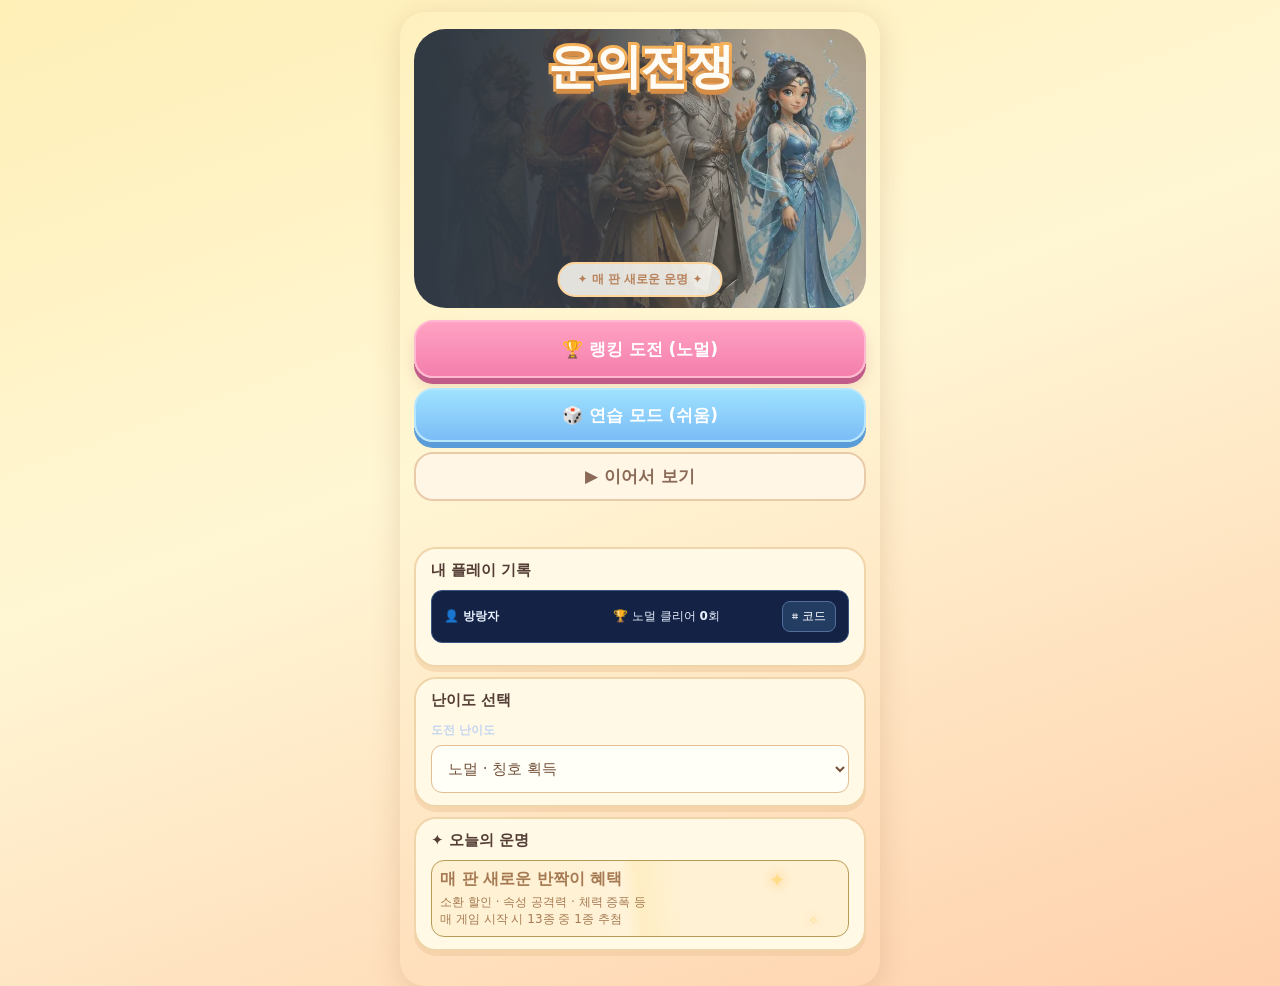
==== index.html @ f2e3084a "Enhance rarity portrait cards, fill mobile battlefield and show resonance race/tier details" ====
<!doctype html>
<html lang="ko"><head><meta charset="utf-8"><meta name="viewport" content="width=device-width,initial-scale=1,viewport-fit=cover"><meta name="theme-color" content="#090f22"><title>운의전쟁 v1.4 · 컴팩트 모바일</title>
<style>
:root{--bg:#080e20;--card:#131e36;--line:#304362;--text:#eef5ff;--muted:#a3b6d6;--gold:#ffd77c}
*{box-sizing:border-box}html{scroll-behavior:smooth}body{margin:0;color:var(--text);background:radial-gradient(ellipse at 45% -12%,#243e6b,#080e20 64%);font-family:system-ui,-apple-system,"Malgun Gothic",sans-serif;-webkit-tap-highlight-color:transparent}button,select{font:inherit}button{touch-action:manipulation}button:focus-visible,select:focus-visible{outline:3px solid #f5c46c;outline-offset:2px}
header{max-width:1280px;margin:auto;padding:22px 16px 15px;display:flex;align-items:center;justify-content:space-between;gap:12px;flex-wrap:wrap}h1{margin:0;font-size:clamp(22px,2.7vw,34px);letter-spacing:-1px}.subtitle{color:var(--muted);font-size:12px;margin-top:4px}.header-tags{display:flex;gap:6px;flex-wrap:wrap}.tag{border:1px solid #3e5a82;background:#111c31;color:#c8dfff;border-radius:99px;font-size:11px;padding:7px 10px}
.wrap{max-width:1280px;margin:auto;padding:0 16px 30px}.stats{display:grid;grid-template-columns:repeat(6,minmax(0,1fr));gap:8px;margin-bottom:10px}.stat,.panel,.arena{background:linear-gradient(155deg,#17223be8,#0d172be8);border:1px solid #304260;border-radius:15px}.stat{padding:10px 13px;min-width:0}.stat span{display:block;font-size:11px;color:#a5bad8}.stat strong{display:block;font-size:clamp(16px,2vw,24px);margin-top:2px;font-variant-numeric:tabular-nums;white-space:nowrap;overflow:hidden;text-overflow:ellipsis}
.layout{display:grid;grid-template-columns:minmax(0,720px) minmax(310px,1fr);gap:12px;align-items:start}.left{min-width:0}.arena{position:relative;overflow:hidden}.arena canvas{display:block;width:100%;height:auto;aspect-ratio:1/1;touch-action:manipulation;cursor:pointer}.arena-top{position:absolute;top:12px;left:12px;right:12px;z-index:2;display:flex;justify-content:space-between;gap:6px;pointer-events:none}.pill{padding:7px 10px;background:#071022da;border:1px solid #49628f;border-radius:100px;color:#e4eeff;font-size:11px;font-weight:700;white-space:nowrap}.countdown{color:#ffdf8a}.timer-track{background:#222e4c;border-radius:12px;height:8px;overflow:hidden;margin-top:9px}.timer-track>div{height:100%;width:100%;background:linear-gradient(90deg,#67cbff,#fde199);transition:width .1s linear}.underarena{margin-top:9px;padding:12px 14px;border-radius:12px;border:1px solid #304460;background:#101a2e;color:#b6c9e7;font-size:12px;line-height:1.7}
.sidebar{display:grid;gap:10px;min-width:0}.panel{padding:14px}.panel h2{margin:0 0 10px;font-size:16px}.muted{color:var(--muted);font-size:12px;line-height:1.6}select{display:block;width:100%;background:#0d172b;border:1px solid #4b658d;border-radius:10px;color:#f1f7ff;min-height:48px;padding:10px;font-size:15px}
.boon{position:relative;isolation:isolate;border:1px solid #b99b58;border-radius:13px;background:radial-gradient(ellipse at 14% 20%,#75512975,transparent 50%),linear-gradient(120deg,#2a2340,#131f36);padding:13px 14px;overflow:hidden;margin-top:10px}.boon:before{content:"";position:absolute;inset:-150% -50%;z-index:-1;background:linear-gradient(100deg,transparent 43%,#ffffff26 48%,#ffe9a75c 50%,transparent 55%);transform:rotate(-17deg);animation:shimmer 5s ease-in-out infinite}@keyframes shimmer{0%,42%{translate:-70% 0}78%,100%{translate:80% 0}}.boon-title{font-weight:900;color:#ffde93;font-size:16px}.boon-desc{margin-top:4px;font-size:12px;color:#e7d9b4}.twinkle{position:absolute;color:#ffdd88;text-shadow:0 0 12px #ffb85b;animation:blink 1.4s ease-in-out infinite alternate}.twinkle:nth-of-type(1){top:7px;right:15%;font-size:20px}.twinkle:nth-of-type(2){bottom:8px;right:7%;font-size:13px;animation-delay:.7s}.twinkle:nth-of-type(3){top:40%;left:5%;font-size:10px;animation-delay:.4s}@keyframes blink{from{opacity:.25;transform:scale(.6) rotate(0)}to{opacity:1;transform:scale(1.35) rotate(40deg)}}
.actions{display:grid;grid-template-columns:1fr 1fr;gap:8px}.btn{border:1px solid #506791;border-radius:11px;background:linear-gradient(130deg,#293a5f,#1d2944);color:#f5f8ff;font-weight:800;font-size:13px;min-height:49px;padding:8px 10px;cursor:pointer}.btn:active:not(:disabled){transform:scale(.98)}.btn:disabled{opacity:.38;cursor:not-allowed}.btn small{font-size:11px;font-weight:600;color:#d1dcf2}.btn.primary{background:linear-gradient(120deg,#386cf2,#7850dc);border-color:#839cfc}.btn.gold{background:linear-gradient(120deg,#8b571d,#ac7838);border-color:#e7b470}.btn.teal{background:linear-gradient(120deg,#146a79,#248ea5);border-color:#5ec5df}.btn.danger{background:#512d40;border-color:#986276}.wide{grid-column:span 2}.hint{font-size:11px;color:#8fa9d2;line-height:1.65;margin-top:9px}
.el-upgrades{display:grid;gap:7px}.el-upgrade{display:flex;align-items:center;justify-content:space-between;gap:7px;padding:8px 9px;border-radius:11px;background:#0d1729;border:1px solid #293d5e}.el-name{font-size:13px;font-weight:800}.el-level{color:#a8b9d4;font-size:11px;margin-top:2px}.el-upgrade button{min-width:128px;min-height:42px;font-size:12px}.selected{background:#0d182d;border:1px solid #344763;border-radius:11px;padding:11px;min-height:65px}.selected .entry{display:flex;align-items:center;gap:10px}.selected img{width:62px;height:62px;border-radius:12px;object-fit:cover;border:2px solid #6c88ac;box-shadow:inset 0 0 8px #fff5,0 4px 12px #0009}.sel-title{font-size:14px;font-weight:900}.sel-detail{color:#bacce5;font-size:12px;margin-top:5px;line-height:1.6}.sel-title small{display:block;font-weight:500;color:#afc2e7}.mini{display:grid;grid-template-columns:repeat(5,minmax(0,1fr));gap:4px;margin-top:10px}.mini img{display:block;width:100%;aspect-ratio:1/1;object-fit:cover;border-radius:8px;border:1px solid #45587c}.mini span{display:block;text-align:center;font-size:11px;color:#aebfda;margin-top:2px}.titlepill{padding:10px 11px;border:1px solid #4a5f7e;background:#0e182e;border-radius:10px;font-size:12px;line-height:1.6}.titlepill.unlocked{border-color:#d5b060;background:#2d2630;color:#ffdfa0}.log{min-height:70px;max-height:150px;overflow-y:auto;font-size:11px;color:#aebfda;line-height:1.65}.log div{border-bottom:1px solid #273a59;padding:4px 0}.divider{height:1px;background:#304462;margin:12px 0}.section-note{color:#97afd1;font-size:12px;line-height:1.6}
.overlay{position:absolute;inset:0;background:#060a19df;display:flex;align-items:center;justify-content:center;padding:15px;z-index:5}.modal{width:min(440px,100%);padding:24px 20px;border-radius:18px;background:linear-gradient(145deg,#1d2d50,#111b32);border:1px solid #6584b8;text-align:center;box-shadow:0 22px 60px #0009}.modal h2{margin:0 0 8px;font-size:24px}.modal p{color:#bacbec;font-size:13px;line-height:1.8}.modal .btn{min-width:170px}.hidden{display:none!important}
.mobilebar{display:none}@media(max-width:1050px){.layout{grid-template-columns:minmax(0,1fr) minmax(292px,370px)}}
@media(max-width:800px){header{padding:15px 12px 10px}.wrap{padding:0 8px 110px}.layout{display:flex;flex-direction:column}.left,.sidebar{width:100%}.arena{width:min(100%,660px);margin-inline:auto}.underarena{margin-top:7px}.stats{grid-template-columns:repeat(3,1fr);gap:5px}.stat{padding:8px 10px}.stat strong{font-size:17px}.sidebar{gap:8px}.panel{padding:12px}.el-upgrades{grid-template-columns:repeat(2,minmax(0,1fr))}.el-upgrade{flex-direction:column;align-items:stretch}.el-upgrade button{min-width:0}.mobilebar{display:grid;grid-template-columns:1fr 1fr 1fr 1fr;gap:6px;position:fixed;z-index:20;bottom:0;left:0;right:0;padding:8px max(8px,env(safe-area-inset-right)) calc(8px + env(safe-area-inset-bottom)) max(8px,env(safe-area-inset-left));background:#081229ed;border-top:1px solid #4f6790;backdrop-filter:blur(12px)}.mobilebar .btn{min-height:49px;padding:6px 3px;font-size:12px}.arena-top{top:7px;left:7px;right:7px}.pill{padding:5px 8px;font-size:10px}}
@media(max-width:390px){.header-tags .tag:last-child{display:none}.el-upgrade{padding:6px}.el-name{font-size:12px}.el-upgrade .btn{font-size:11px}.stat span{font-size:10px}.stat strong{font-size:15px}}
@media(prefers-reduced-motion:reduce){.twinkle,.boon:before{animation:none}}

.hidden{display:none!important}.topnav{max-width:1280px;margin:0 auto 14px;padding:0 16px;display:flex;gap:7px;align-items:center;flex-wrap:wrap}.navitem{border:1px solid #3b557b;border-radius:11px;background:#17243f;color:#c1d0ed;padding:10px 18px;min-height:42px;cursor:pointer;font-weight:800}.navitem.active{border-color:#94a5ff;background:linear-gradient(120deg,#284eaa,#263c78);color:white}.navspacer{flex:1}.loginNav{border-color:#b99e64;color:#ffe3a3}.screen.hidden{display:none!important}
.home-layout,.profile-layout{max-width:1280px;padding:0 16px 45px;margin:0 auto}.landing-hero{position:relative;min-height:410px;overflow:hidden;border-radius:22px;border:1px solid #48648f;background:#0d1b32;box-shadow:0 15px 48px #0004}.landing-cover{position:absolute;inset:0;background-position:right 48%;background-size:contain;background-repeat:no-repeat;opacity:.83}.landing-body{position:relative;z-index:1;padding:clamp(22px,5vw,60px);max-width:760px}.microbadge{font-size:11px;letter-spacing:1.7px;font-weight:900;color:#ffd988}.landing-body h2{font-size:clamp(30px,4.2vw,56px);margin:16px 0;color:#fff;line-height:1.2;letter-spacing:-1.6px;text-shadow:0 3px 18px #0009}.landing-body h2 em{color:#ffe09e;font-style:normal}.landing-body p{max-width:420px;line-height:1.8;color:#ccd9ef;font-size:15px}.landing-actions{display:flex;gap:9px;flex-wrap:wrap;margin:24px 0}.startbig{font-size:16px;min-height:58px;min-width:204px}.outlined{background:#0d1932e3;border-color:#4c638b}.landing-points{display:flex;flex-wrap:wrap;gap:8px}.landing-points span{background:#0b1835e8;border:1px solid #375579;padding:7px 9px;border-radius:9px;font-size:12px}
.landing-grid{display:grid;grid-template-columns:repeat(3,minmax(0,1fr));gap:12px;margin-top:14px}.portal-card{min-width:0;padding:20px;background:linear-gradient(140deg,#172640,#111a2f);border:1px solid #354d72;border-radius:16px}.portal-card h3{font-size:18px;margin:0 0 9px}.portal-card p{font-size:13px;line-height:1.8;color:#a9bddd}.portal-card label,.auth-card label{font-size:12px;font-weight:700;display:block;margin:12px 0 6px;color:#c5d6f1}.portal-card .btn{width:100%;margin-top:13px}.rewardhint{border-radius:9px;background:#162b43;border:1px solid #2d456a;padding:10px;color:#ffe09a;margin-top:12px;font-size:12px;line-height:1.7}.home-records{display:grid;gap:9px;margin-top:18px;color:#e7f1ff}.home-records span{border-bottom:1px solid #2b4262;padding-bottom:8px}.home-boon{margin-top:10px;min-height:108px}.portalfine{margin-top:13px!important}
.profile-head{display:flex;align-items:center;gap:20px;border:1px solid #435a80;padding:22px;border-radius:18px;background:linear-gradient(120deg,#1d2f52,#101a30);margin-bottom:14px}.profile-avatar{width:90px;height:90px;border-radius:50%;background:radial-gradient(circle at 30% 20%,#72c8f7,#27385d 65%);display:flex;align-items:center;justify-content:center;border:3px solid #e9ca89;font-size:44px}.profile-head h2{font-size:clamp(23px,3vw,36px);margin:5px 0}.profile-email{font-size:13px;color:#9fb3ce}.profile-grid{display:grid;grid-template-columns:1fr 1fr;gap:12px}.profile-edit{display:flex;gap:8px}.profile-edit .btn{width:96px;margin:0}.profile-edit input,.auth-card input{width:100%;min-width:0;padding:12px;border-radius:10px;background:#0e1a30;color:#fff;border:1px solid #60789d;font:inherit}.profile-stats{display:grid;grid-template-columns:repeat(2,1fr);gap:8px}.profile-stats div{background:#0d1c32;border:1px solid #304e6b;border-radius:10px;padding:11px}.profile-stats strong{font-size:20px;display:block}.profile-stats span{font-size:11px;color:#aac1de}.recent-runs{display:grid;gap:6px;color:#b6c9e9;font-size:12px}.recent-runs div{border-bottom:1px solid #30435e;padding:7px 0;display:flex;justify-content:space-between;gap:8px}
.auth-backdrop{position:fixed;inset:0;z-index:60;background:#040b1be8;display:grid;place-items:center;padding:18px}.auth-card{position:relative;border-radius:18px;background:linear-gradient(145deg,#1c3154,#111c33);border:1px solid #7892bd;padding:28px;width:min(430px,100%);box-shadow:0 28px 90px #000a}.auth-card h2{font-size:24px;margin:12px 0}.auth-card p{color:#b6cae6;line-height:1.7;font-size:13px}.auth-close{position:absolute;right:16px;top:12px;border:none;background:none;font-size:28px;color:#dbe6fa;cursor:pointer}.auth-send{display:block;width:100%;margin-top:12px}.auth-footnote{font-size:11px!important;color:#93a7c6!important}.speed-switch{display:grid;grid-template-columns:repeat(5,1fr);gap:4px;margin:10px 0}.speed-switch button{border-radius:9px;border:1px solid #3e5c82;background:#0b182d;color:#d5e6ff;padding:10px 2px;font-weight:900;min-height:40px;cursor:pointer}.speed-switch button.active{border-color:#ffd77c;background:linear-gradient(130deg,#8b581e,#c38b3a);color:#fff}.mobilebar:not(.hidden){display:none}
@media(max-width:800px){.landing-hero{min-height:360px}.landing-body{padding:26px}.landing-body h2{font-size:32px}.landing-cover{background-size:cover;background-position:right center;opacity:.55}.landing-grid{grid-template-columns:1fr}.profile-grid{grid-template-columns:1fr}.topnav{padding:0 9px}.navitem{flex:1;padding:9px 6px;min-width:65px;font-size:12px}.navspacer{display:none}.loginNav{flex:1.3}.mobilebar:not(.hidden){display:grid}.profile-head{padding:15px}.profile-avatar{width:70px;height:70px}.profile-layout,.home-layout{padding:0 9px 70px}.profile-edit input{font-size:14px}.speed-switch button{font-size:12px}}
@media(max-width:380px){.landing-actions{display:grid}.startbig{min-width:0}.navitem{font-size:11px}}

.sheet-target{padding:11px 12px;margin-bottom:11px;border-radius:12px;border:1px solid #49678d;background:#0e1d38;font-size:13px}.target-options{display:flex;gap:5px;margin:9px 0}.target-options button{flex:1;min-width:0;background:#192c49;color:#bbd0ed;border:1px solid #4c6489;border-radius:9px;padding:10px 3px;font-weight:800;font-size:12px}.target-options button.active{background:#365bc0;color:#fff;border-color:#8aaaff}.sheet-target p{margin:7px 0 0;color:#abbfdd;font-size:11px;line-height:1.5}
/* 1.0 MOBILE-FIRST: phone play is the primary layout */
body{background:#070d1d}
header,.topnav,.wrap,.home-layout,.profile-layout{max-width:520px;margin-inline:auto}
header{padding:12px 12px 8px}header h1{font-size:20px}.header-tags{display:none}
.topnav{gap:5px;padding:0 10px;margin-bottom:9px}.navitem{flex:1;min-width:0;font-size:12px;padding:9px 6px}.navspacer{display:none}
.wrap{padding:0 8px 104px}.stats{display:grid;grid-template-columns:repeat(3,minmax(0,1fr));gap:5px;margin-bottom:7px}
.stat{padding:8px;min-width:0;border-radius:11px}.stat strong{font-size:16px}.stat span{font-size:10px}
.layout{display:flex;flex-direction:column;gap:8px}.left,.sidebar{width:100%;min-width:0}.arena{width:100%;border-radius:13px}
.arena canvas{width:100%;height:auto;aspect-ratio:1/1}.arena-top{top:7px;left:6px;right:6px}.pill{font-size:10px;padding:5px 7px}
.sidebar{display:flex;flex-direction:column;gap:8px}.panel{padding:12px}.panel h2{font-size:15px}
.el-upgrades{display:grid;grid-template-columns:repeat(2,minmax(0,1fr));gap:6px}.el-upgrade{flex-direction:column;align-items:stretch;padding:7px}.el-upgrade button{min-width:0}
.mobilebar{display:grid;grid-template-columns:repeat(4,minmax(0,1fr));gap:5px;position:fixed;z-index:18;bottom:0;left:0;right:0;padding:7px max(8px,env(safe-area-inset-right)) calc(7px + env(safe-area-inset-bottom)) max(8px,env(safe-area-inset-left));background:#071126ef;backdrop-filter:blur(14px);border-top:1px solid #465d81}
.mobilebar.hidden{display:none!important}.mobilebar .btn{font-size:12px;min-height:52px;padding:5px 2px}
.landing-hero{min-height:330px;border-radius:15px}.landing-body{padding:24px 18px}.landing-body h2{font-size:32px}.landing-body p{font-size:13px}.landing-actions{margin:16px 0}.startbig{width:100%}
.landing-grid{display:grid;grid-template-columns:1fr;gap:8px}.portal-card{padding:15px}.home-layout,.profile-layout{padding:0 10px 95px}
.profile-grid{grid-template-columns:1fr}.profile-head{padding:16px;gap:11px}.profile-avatar{height:64px;width:64px;font-size:32px}
.unit-shade{position:fixed;inset:0;z-index:60;background:#050a18b0;display:flex;align-items:flex-end;justify-content:center;backdrop-filter:blur(3px)}
.unit-shade.hidden{display:none!important}.unit-sheet{background:linear-gradient(155deg,#1d2b49,#101c34);color:#f4f7ff;border:1px solid #617ca8;border-bottom:0;border-radius:22px 22px 0 0;width:min(520px,100%);padding:10px 16px calc(15px + env(safe-area-inset-bottom));box-shadow:0 -18px 65px #000a;max-height:88dvh;overflow:auto}
.sheet-handle{width:45px;height:5px;border-radius:5px;margin:0 auto 12px;background:#6a7fa8}.unit-sheet-head{display:flex;justify-content:space-between;align-items:center;font-weight:900;font-size:16px;margin-bottom:12px}.unit-sheet-head button{border:0;background:#263a5d;color:white;border-radius:10px;min-width:37px;height:37px;font-size:17px}
.sheet-hero{display:flex;gap:13px;align-items:center;margin-bottom:12px}.sheet-hero img{width:76px;height:76px;object-fit:cover;border-radius:14px;border:2px solid var(--rarity,#9daecc)}.sheet-hero h3{margin:0 0 5px;font-size:20px}.sheet-hero p{margin:0;color:#b7c8e4;font-size:12px;line-height:1.5}
.sheet-stat-grid{display:grid;grid-template-columns:repeat(2,minmax(0,1fr));gap:7px;margin-bottom:12px}.sheet-stat{background:#0a1429;border:1px solid #2e476d;border-radius:11px;padding:10px}.sheet-stat span{display:block;font-size:11px;color:#a0b5d5}.sheet-stat strong{font-size:17px;display:block;margin-top:3px}
.sheet-explain{background:#111f39;border:1px solid #385479;border-radius:12px;padding:12px;font-size:13px;line-height:1.7;color:#d9e8ff;margin-bottom:12px}.sheet-explain b{color:#ffe2a0}.sheet-actions{display:grid;grid-template-columns:1.4fr 1fr;gap:8px}.sheet-actions .btn{min-height:52px}
.detail-inline{border:0;padding:3px 0;margin:4px 0 0;background:transparent;color:#ffe39f;font-weight:800;font-size:12px;text-align:left;cursor:pointer}
@media(min-width:900px){body{background:radial-gradient(ellipse at top,#283859,#070d1d 64%)}.mobilebar{left:calc(50% - 260px);right:calc(50% - 260px);border-left:1px solid #465d81;border-right:1px solid #465d81}.wrap{padding-bottom:100px}}
@media(max-width:380px){.pill{font-size:9px;padding:5px}.landing-body h2{font-size:28px}.navitem{font-size:11px}}


/* v1.2 mobile-first, lightweight Malang-like menu and rarity hierarchy */
.mobile-quick-head{display:flex;align-items:center;justify-content:space-between;gap:8px;padding:9px 4px;margin-bottom:6px;color:#dceaff;font-weight:900;font-size:12px}
.mobile-menu-btn{min-height:37px;min-width:37px;border-radius:10px;background:#152541;color:#dfebff;border:1px solid #45628f;font-size:13px;font-weight:800;cursor:pointer;padding:7px 10px}
.menu-caption{overflow:hidden;white-space:nowrap;text-overflow:ellipsis;text-align:center}
.rarity-preview{margin-top:14px;background:#0a1529d9;border:1px solid #405a88;border-radius:12px;padding:11px 12px}
.rarity-preview>b{font-size:11px;color:#c0d6fa}.rarity-pills{display:flex;flex-wrap:wrap;gap:5px;margin-top:8px}
.rarity-pills>span{font-size:10px;font-weight:900;padding:5px 7px;border:1px solid var(--tier);color:var(--tier);border-radius:7px;background:#050e21c7}
.game-menu-overlay{position:fixed;inset:0;z-index:120;background:#020916d9;display:flex;align-items:center;justify-content:center;padding:18px;backdrop-filter:blur(7px)}
.game-menu-overlay.hidden{display:none!important}
.game-menu-card{width:min(360px,100%);background:linear-gradient(155deg,#1c2c4d,#0d182e);border:1px solid #6380b0;box-shadow:0 24px 70px #000b;border-radius:18px;padding:18px;display:grid;gap:11px}
.game-menu-top{display:flex;justify-content:space-between;align-items:center;font-size:18px;margin-bottom:4px}
.game-menu-top button{color:#e2ebff;background:#263b5e;border:1px solid #4e658a;border-radius:9px;min-width:35px;min-height:35px}
.odds-rows{display:grid;gap:6px}.odds-row{display:grid;grid-template-columns:18px 1fr auto;align-items:center;gap:9px;background:#081427;border:1px solid #30486b;padding:8px 10px;border-radius:9px;font-size:12px}.odds-dot{width:12px;height:12px;background:var(--tier);border-radius:50%;box-shadow:0 0 9px var(--tier)}.odds-row strong{color:var(--tier)}.odds-note{font-size:11px;color:#a8bcd8;line-height:1.6;margin:1px 0}
@media(max-width:800px){.layout{gap:8px}.mobile-quick-head{padding:4px 2px}.stats{gap:4px}.landing-actions{display:grid;grid-template-columns:1fr 1fr;gap:7px}.landing-actions #homeStart{grid-column:1 / -1}.landing-actions #homeResume{grid-column:1 / -1}}

/* v1.4: mobile-first, malang-style minimal battlefield */
body.focus-game{background:#081127;overflow-x:hidden}
body.focus-game>header,body.focus-game>.topnav{display:none!important}
body.focus-game #gameScreen .wrap{max-width:490px;margin:0 auto;padding:0 0 86px}
body.focus-game #gameScreen .layout{display:block}
body.focus-game #gameScreen .left{width:100%}
body.focus-game #gameScreen .sidebar,body.focus-game #gameScreen .underarena{display:none!important}
body.focus-game #gameScreen .mobile-quick-head{display:flex;align-items:center;justify-content:space-between;height:43px;padding:4px 9px;background:#111b33;border-bottom:1px solid #324768}
body.focus-game #gameScreen .stats{display:grid;grid-template-columns:repeat(3,1fr);gap:0;margin:0;background:#0a1327}
body.focus-game #gameScreen .stat{background:none;border:0;border-radius:0;padding:7px 3px;text-align:center;min-width:0}
body.focus-game #gameScreen .stat:nth-child(n+4){display:none}
body.focus-game #gameScreen .stat span{font-size:10px;line-height:1.1}
body.focus-game #gameScreen .stat strong{font-size:17px;margin-top:2px}
body.focus-game #gameScreen .arena{border-radius:0;border-left:0;border-right:0;box-shadow:0 0 30px #01040d inset}
body.focus-game #gameScreen #game{width:100%;height:auto;aspect-ratio:1/1}
body.focus-game #gameScreen .arena-top{top:5px;left:5px;right:5px}
body.focus-game #gameScreen .pill{font-size:9px;padding:4px 6px}
body.focus-game #gameScreen .timer-track{height:5px;margin:0;border-radius:0}
body.focus-game #mobileGamebar{display:grid!important;grid-template-columns:0.75fr 0.75fr 1.25fr 1fr;gap:5px;max-width:490px;margin:auto;left:50%;right:auto;transform:translateX(-50%);width:100%;padding:6px 7px calc(7px + env(safe-area-inset-bottom));background:#111b34f5;border-top:1px solid #40547b;box-shadow:0 -6px 18px #0007}
body.focus-game #mobileGamebar .btn{min-height:54px;font-size:13px;padding:4px 2px;border-radius:10px;white-space:nowrap}
body.focus-game #mobileGamebar #mSummon{font-size:15px}
body.focus-game #mobileGamebar #mSummon b{font-size:12px;color:#ffe1a0}
body.focus-game #mobileGamebar #mPause{display:none!important}
body.focus-game #mobileGamebar #quickSell:disabled{opacity:.4}
.compact-popup{position:fixed;inset:0;z-index:80;background:#020610d7;display:flex;align-items:flex-end;justify-content:center;padding:20px 0 0}
.compact-popup-inner{width:min(100%,490px);background:#14213a;border:1px solid #506994;border-radius:18px 18px 0 0;padding:16px 14px calc(16px + env(safe-area-inset-bottom));box-shadow:0 0 40px #000a;max-height:85dvh;overflow:auto}
.compact-popup-top{display:flex;justify-content:space-between;align-items:center;margin:0 0 10px}
.compact-popup-top button{background:#273e65;color:white;border:1px solid #56749d;border-radius:9px;min-width:40px;min-height:36px}
.compact-popup .panel{border:0;background:none;padding:0}
.compact-popup .panel h2{display:none}
.compact-popup .el-upgrades{display:grid;grid-template-columns:1fr;gap:6px}
.compact-popup .el-upgrade{display:flex;flex-direction:row;align-items:center;padding:8px}
.compact-popup .el-upgrade button{min-width:125px}
#codePortal textarea{display:block;width:100%;resize:vertical;background:#09162a;border:1px solid #476389;border-radius:10px;color:#e1edff;padding:12px;font-size:12px;line-height:1.5;word-break:break-all}
.code-actions{display:grid;grid-template-columns:1fr 1fr;gap:8px;margin-top:8px}
.compact-player{display:flex;align-items:center;gap:8px;flex-wrap:wrap;background:#142345;border:1px solid #395580;border-radius:11px;padding:10px 12px;margin:10px 0;color:#e9f1ff;font-size:12px}
.compact-player>span{flex:1;white-space:nowrap}
.compact-player button{border:1px solid #526d9a;background:#233d62;color:#fff;border-radius:8px;padding:6px 9px}
body:not(.focus-game) #mobileGamebar{display:none!important}
@media(min-width:801px){body.focus-game #gameScreen .wrap{max-width:490px!important}body.focus-game #gameScreen .layout{grid-template-columns:1fr}body.focus-game #gameScreen .stats{grid-template-columns:repeat(3,1fr)}body.focus-game #gameScreen .arena{min-height:0}body.focus-game #gameScreen .mobile-quick-head{display:flex}}
@media(max-width:460px){body:not(.focus-game)>header{padding:8px 12px 4px}body:not(.focus-game)>header .header-tags{display:none}body:not(.focus-game) .topnav{padding:0 8px;margin-bottom:6px}body:not(.focus-game) .navitem{padding:8px 10px;font-size:11px;min-height:34px}body:not(.focus-game) .landing-hero{min-height:290px}body:not(.focus-game) .landing-body{padding:16px}body:not(.focus-game) .landing-body h2{font-size:26px}body.focus-game #gameScreen .stat strong{font-size:15px}}

/* Center the battlefield between HUD and action dock on tall phones. */
@media(max-width:600px) and (min-height:680px){
 body.focus-game #gameScreen .wrap{min-height:calc(100dvh - 74px);display:flex;flex-direction:column}
 body.focus-game #gameScreen .layout{flex:1;display:flex;flex-direction:column;justify-content:center}
 body.focus-game #gameScreen .left{flex:0 0 auto}
}

/* 운의전쟁 1.4 — screenshot-inspired vertical play layout, independently styled */
:root{--bg:#fff4d3;--card:#fff9e9;--line:#e6cfac;--ink:#513b35;--soft:#886d64;--gold:#f5ac36;--accent:#ff88b5}
html,body{background:linear-gradient(160deg,#fff0b8 0%,#fff6d4 43%,#ffd0ad 100%);color:#513b35}
header{display:none!important}
.topnav{display:none!important}
body.focus-game .topnav,body.focus-game header{display:none!important}
.screen:not(.hidden){max-width:480px;margin:0 auto}
#homeScreen{padding:17px 14px 35px!important;min-height:100dvh;display:flex;flex-direction:column;gap:12px}
#homeScreen .landing-hero{border:0!important;background:transparent!important;box-shadow:none!important;display:flex;flex-direction:column;gap:0;overflow:visible}
#homeScreen .landing-cover{position:relative!important;display:block!important;min-height:190px;height:31vh;max-height:300px;width:100%;border-radius:32px;background-color:#ffe3a4;background-repeat:no-repeat;background-size:cover}
#homeScreen .landing-cover::before{content:'운의전쟁';position:absolute;inset:6px 0 auto;text-align:center;font-size:clamp(34px,10vw,48px);font-weight:1000;letter-spacing:-2px;color:#fff;paint-order:stroke fill;-webkit-text-stroke:6px #f4a444;text-shadow:0 5px 0 #ce792d,0 8px 7px #af6c4788;z-index:1}
#homeScreen .landing-cover::after{content:'✦ 매 판 새로운 운명 ✦';position:absolute;left:50%;transform:translateX(-50%);bottom:11px;white-space:nowrap;padding:7px 18px;border-radius:24px;background:#ffffffdb;border:2px solid #ffce93;color:#a96b45;font-weight:800;font-size:12px}
#homeScreen .landing-body{background:transparent!important;color:#513b35!important;padding:4px 0!important}
#homeScreen .landing-body > .microbadge,#homeScreen .landing-body>h2,#homeScreen .landing-body>p,#homeScreen .rarity-preview,#homeScreen .landing-points{display:none!important}
#homeScreen .landing-actions{display:flex!important;flex-direction:column;gap:10px;order:2;margin-top:8px}
#homeScreen .landing-actions .btn{height:54px;font-size:17px!important;border-radius:19px!important;color:white!important;box-shadow:0 6px 0 #c15c88,0 8px 13px #c98a884d}
#homeStart{background:linear-gradient(#ffa2c3,#f47fac)!important;border:2px solid #ffb9d0!important}
#homePractice{background:linear-gradient(#9ee2ff,#7cbcf6)!important;border:2px solid #b7e7ff!important;box-shadow:0 6px 0 #5a9cd7!important}
#homeResume{height:38px!important;color:#856b5d!important;background:#fff6e6!important;box-shadow:none!important;border:2px solid #e9cba9!important;font-size:13px!important}
#homeScreen .landing-grid{display:flex!important;flex-direction:column;gap:10px}
#homeScreen .portal-card{background:#fff9e6;border:2px solid #f0d4aa!important;color:#533d35!important;border-radius:22px!important;padding:12px 15px!important;box-shadow:0 5px 0 #e8be8e66!important}
#homeScreen .portal-card h3{margin:0 0 5px!important;font-size:15px}
#homeScreen .portal-card p,#homeScreen .rewardhint,#homeScreen .home-records,#homeScreen #homeProfile,#homeScreen .portalfine{display:none!important}
#homeScreen .portal-card:nth-child(1){order:1}
#homeScreen .portal-card:nth-child(2){order:0}
#homeScreen .portal-card:nth-child(3){order:2}
#homeScreen .compact-player{flex-wrap:wrap;gap:8px}
#homeScreen .boon{padding:8px!important;min-height:unset!important;background:#fff1d4!important}
#homeScreen select{background:#fffef7!important;border:1px solid #e4be95!important;color:#735139!important;border-radius:11px;padding:7px 12px}
#gameScreen{max-width:480px!important;min-height:100dvh;background:transparent;padding:3px 0 88px!important}
#gameScreen .wrap{width:100%!important;padding:0 9px!important;max-width:480px!important}
#gameScreen .mobile-quick-head{display:none!important}
#gameScreen .stats{display:grid!important;grid-template-columns:1.35fr 1fr 1fr!important;gap:6px!important;margin:4px 0 8px!important}
#gameScreen .stats .stat{display:flex!important;flex-direction:column;justify-content:center;min-height:48px!important;background:linear-gradient(165deg,#fffdfa,#fff1c0)!important;border:2px solid white!important;border-radius:19px!important;box-shadow:0 4px 0 #e1cba5!important;padding:7px!important;color:#674f3c!important}
#gameScreen .stats .stat:nth-child(2){display:none!important}
#gameScreen .stats .stat:nth-child(n+5){display:none!important}
#gameScreen .stats .stat:nth-child(4){display:none!important}
#gameScreen .stats .stat span{font-size:11px!important;color:#947b5c!important}
#gameScreen .stats .stat strong{font-size:18px!important;color:#604735!important}
#gameScreen .layout{display:flex!important;flex-direction:column!important;gap:0!important}
#gameScreen .left{width:100%!important;padding:0!important;min-width:0!important}
#gameScreen .arena{width:100%!important;min-height:0!important;background:#cfecc0!important;border:5px solid white!important;border-radius:27px!important;overflow:hidden!important;box-shadow:0 6px 0 #cba87b,0 10px 19px #b37e5463!important}
#gameScreen canvas{width:100%!important;height:auto!important;display:block!important;aspect-ratio:1 / 1!important}
#gameScreen .arena-top{position:absolute;top:8px;right:8px;left:auto!important;display:flex;flex-direction:row;gap:5px}
#gameScreen #phase{display:none!important}
#gameScreen .pill{font-size:10px!important;background:#fff4d9eb!important;border:1px solid #d6bf8e!important;color:#7b5e46!important;padding:4px 7px!important}
#gameScreen .timer-track{height:5px!important;border-radius:12px!important;margin:4px 4px 0!important;background:#e5c9a2!important}
#gameScreen .underarena{display:none!important}
#gameScreen .sidebar{display:none!important}
#gameScreen .mobile-power{margin:9px 0 5px}
#gameScreen .power-head{display:flex;align-items:center;justify-content:space-between;padding:0 4px 6px;color:#8e6558}
#gameScreen .power-head strong{font-size:13px}
#gameScreen .power-head small{font-size:10px}
#gameScreen .el-upgrades{display:flex!important;flex-direction:column!important;gap:5px!important}
#gameScreen .el-upgrade{display:flex!important;align-items:center;justify-content:space-between;min-height:41px!important;gap:6px;padding:4px 8px!important;border:2px solid var(--elem,#9cd6b1);border-color:#d2e4b6;background:#fffaf0!important;box-shadow:0 2px 0 #d3c5a7;border-radius:14px!important}
#gameScreen .el-upgrade:nth-child(2){border-color:#ffa57c!important}
#gameScreen .el-upgrade:nth-child(3){border-color:#b3a3fc!important}
#gameScreen .el-upgrade:nth-child(4){border-color:#f4d071!important}
#gameScreen .el-upgrade:nth-child(5){border-color:#9bd8b3!important}
#gameScreen .new-power-identity{display:flex;gap:5px;align-items:center;min-width:90px}
#gameScreen .power-icon{font-size:18px}
#gameScreen .new-power-identity b{font-size:13px;color:#715443}
#gameScreen .el-level{font-size:11px!important;color:#8a6a57!important;white-space:nowrap}
#gameScreen .little-stars{color:#dbc8a8;font-size:13px;letter-spacing:1px;flex:1;text-align:center}
#gameScreen .power-buy{border:1px solid #e9b54e!important;background:linear-gradient(180deg,#ffde62,#ffb83d)!important;color:#fff!important;text-shadow:0 1px 2px #a16b39;font-weight:900!important;border-radius:11px!important;min-width:76px;height:30px!important;box-shadow:0 3px 0 #db9f37!important;font-size:13px}
#gameScreen .power-buy:disabled{opacity:.48}
#gameScreen .compact-selected{display:block!important;background:#fff9e9;border:2px solid #f1dbb6;border-radius:17px;padding:7px 9px;margin:8px 0 4px;min-height:69px;box-shadow:0 3px 0 #dec19955}
#gameScreen .compact-choice-head{display:flex;align-items:center;justify-content:space-between;color:#8a6d50;font-size:11px;font-weight:900;margin-bottom:5px}
#gameScreen .compact-choice-head button{background:none;color:#ad7e76;border:0;font-size:11px;padding:2px 0}
#gameScreen #compactSelectedSummary{display:flex;gap:8px;align-items:center;min-height:36px}
#gameScreen #compactSelectedSummary img{height:42px;width:42px;object-fit:cover;border-radius:12px;border:2px solid #eed6ab}
#gameScreen .choice-body{display:flex;flex-direction:column;gap:2px;min-width:0}
#gameScreen .choice-body b{font-size:12px;white-space:nowrap;overflow:hidden;text-overflow:ellipsis;max-width:310px}
#gameScreen .choice-body small{font-size:10px;color:#8a6b60}
#gameScreen .compact-empty{font-size:12px;color:#a08c75}
#mobileGamebar{width:min(100%,480px)!important;left:50%!important;transform:translateX(-50%)!important;right:auto!important;bottom:env(safe-area-inset-bottom,0px)!important;background:#fff4d4eb!important;border:0!important;border-top:1px solid #f1d8b1!important;padding:8px 9px 10px!important;display:grid!important;grid-template-columns:58px 1fr 1.5fr!important;gap:8px!important;box-shadow:0 -8px 20px #a37e5833!important}
#mobileGamebar.hidden{display:none!important}
#mobileGamebar #quickSell{display:none!important}
#mobileGamebar #mSpeed{grid-column:1;background:linear-gradient(#a1deff,#6bbafb)!important;color:white!important;border:2px solid #d4f2ff!important;border-radius:15px!important;font-size:12px!important}
#mobileGamebar #mSummon{grid-column:2;background:linear-gradient(#ff9cc7,#f875a5)!important;color:white!important;border:2px solid #ffc5d6!important;border-radius:15px!important;box-shadow:0 3px 0 #db6193!important;font-size:16px!important}
#mobileGamebar #mMerge{grid-column:3;background:linear-gradient(#ffdb76,#f4ae42)!important;color:white!important;border:2px solid #ffe8b1!important;border-radius:15px!important;box-shadow:0 3px 0 #d6a044!important;font-size:14px!important}
#mobileGamebar .btn{min-height:45px!important;padding:6px 3px!important}
body.focus-game .screen{padding-bottom:85px}
body.focus-game{overflow-x:hidden!important}
@media(min-width:700px){#gameScreen{margin-top:12px!important;box-shadow:0 5px 28px #a06d4538;border-radius:25px}#homeScreen{margin-top:12px!important;box-shadow:0 5px 28px #a06d4538;border-radius:25px}}


/* Mobile layout completion: five compact rows and in-game menu */
body.focus-game #gameScreen .mobile-power,body.focus-game #gameScreen .compact-selected{width:100%!important;max-width:100%!important;flex:0 0 100%!important;align-self:stretch!important;grid-column:1/-1!important}
body.focus-game #gameScreen #compactElementUpgrades,body.focus-game #gameScreen #elementUpgrades{width:100%!important;max-width:100%!important;display:flex!important;flex-direction:column!important;gap:5px!important;grid-template-columns:none!important}
body.focus-game #gameScreen #elementUpgrades .el-upgrade{width:100%!important;max-width:100%!important;min-height:41px!important;height:41px!important;display:flex!important;flex-direction:row!important;align-items:center!important;justify-content:space-between!important;gap:6px!important;flex-wrap:nowrap!important;padding:4px 8px!important}
body.focus-game #gameScreen #elementUpgrades .power-buy{flex:0 0 74px!important;width:74px!important;min-width:0!important;min-height:29px!important;height:29px!important}
body.focus-game #gameScreen .new-power-identity{flex:0 0 auto!important;min-width:110px!important}
#gameScreen{position:relative!important}
#gameScreen .mobile-quick-head{position:absolute!important;display:flex!important;top:7px!important;right:9px!important;left:auto!important;z-index:12!important;height:45px!important;padding:0!important;margin:0!important;background:transparent!important;border:0!important;box-shadow:none!important}
#gameScreen .mobile-quick-head .menu-caption,#gameScreen #quickOdds{display:none!important}
#gameScreen #quickMenu{width:45px!important;height:45px!important;min-width:45px!important;border-radius:15px!important;background:linear-gradient(#8dd8ff,#65b8f0)!important;border:2px solid white!important;color:#fff!important;font-size:22px!important;box-shadow:0 3px 0 #64a2cc!important}
#gameScreen .stats{width:calc(100% - 49px)!important;grid-template-columns:1.35fr 1fr 1fr!important}
#gameScreen .stats .stat:nth-child(5){display:flex!important}
#homeScreen #homeResume{color:#8b6b58!important}
#homeScreen .boon-title,#homeScreen .boon-desc{color:#a57a52!important}
#homeScreen .landing-cover{background-position:center 43%!important;background-size:cover!important}

/* Responsive gameplay density and rarity differentiation */
#gameScreen .resonance-bar{margin:5px 7px 3px;padding:7px 10px;border:1px solid #dfbe8a;border-radius:12px;background:linear-gradient(110deg,#fff6d7,#fffaf1);color:#76503c;overflow:hidden}
#gameScreen #resonanceContent{display:flex;flex-direction:column;gap:3px}
#gameScreen .resonance-line{display:flex;flex-direction:column;gap:2px}
#gameScreen .resonance-line~.resonance-line{padding-top:5px;border-top:1px dashed #d4b28c}
#gameScreen .resonance-bar b{font-size:11px}
#gameScreen .resonance-bar small{font-size:10px;line-height:1.35;overflow-wrap:anywhere}
@media(max-width:800px){
body.focus-game #gameScreen .wrap{padding:0 3px 75px!important}
#gameScreen .stats{margin:2px 2px 5px!important;gap:4px!important}
#gameScreen .stats .stat{min-height:43px!important;padding:4px!important;border-radius:13px!important}
#gameScreen .arena{border-width:3px!important;border-radius:16px!important}
#gameScreen .mobile-power{margin:4px 5px 2px!important}
#gameScreen .power-head{padding:0 3px 3px!important}
body.focus-game #gameScreen #elementUpgrades{gap:3px!important}
body.focus-game #gameScreen #elementUpgrades .el-upgrade{height:35px!important;min-height:35px!important;padding:2px 6px!important;border-radius:10px!important}
#gameScreen .little-stars{font-size:10px!important;letter-spacing:0!important;flex:0 1 30px!important;overflow:hidden!important}
body.focus-game #gameScreen .new-power-identity{min-width:0!important;flex:1 1 110px!important;gap:3px!important;overflow:hidden!important}
#gameScreen .new-power-identity b{font-size:12px!important;white-space:nowrap!important}
#gameScreen .el-level{font-size:10px!important}
body.focus-game #gameScreen #elementUpgrades .power-buy{flex:0 0 52px!important;width:52px!important;height:26px!important;min-height:26px!important;font-size:11px!important}
#gameScreen .compact-selected{margin:4px 5px!important;padding:5px 8px!important;min-height:55px!important}
#gameScreen .compact-choice-head{margin-bottom:2px!important}
#gameScreen #compactSelectedSummary img{height:35px!important;width:35px!important}
#gameScreen .choice-body{max-width:calc(100vw - 75px)!important;overflow:hidden!important}
#gameScreen .choice-body b{font-size:11px!important;max-width:100%!important}
#gameScreen .choice-body small{font-size:9px!important;white-space:nowrap!important;overflow:hidden!important;text-overflow:ellipsis!important}
#gameScreen .resonance-bar{margin:4px 5px 2px;padding:5px 9px}
#gameScreen .resonance-bar b{font-size:10px}
#gameScreen .resonance-bar small{font-size:9px}
}</style><link rel="icon" href="./icon.svg" type="image/svg+xml"><link rel="manifest" href="./manifest.webmanifest"></head><body>
<header><div><h1>⚔️ 운의전쟁 <small style="font-size:15px;color:#90c6ff">v1.4</small></h1><div class="subtitle">5속성 개별 강화 · 처치당 1원 · 60초 자동 웨이브 · 이메일 링크 계정 · 모바일</div></div><div class="header-tags"><span class="tag">8등급</span><span class="tag">1~16 순차 배치</span><span class="tag">최대 4배속</span><span class="tag">모바일 대응</span></div></header>
<nav class="topnav" aria-label="화면 이동"><button type="button" class="navitem active" id="navHome">⌂ 메인</button><button type="button" class="navitem" id="navGame">⚔ 게임</button><button type="button" class="navitem" id="navProfile">◉ 프로필</button><span class="navspacer"></span><button type="button" class="navitem loginNav" id="navLogin">⌗ 코드 계정</button></nav>
<main id="homeScreen" class="screen home-layout"><section class="landing-hero"><div class="landing-cover" style="background-image:linear-gradient(90deg,#081429 4%,#081429d9 37%,#0814292b 80%),url('[data-uri]')"></div><div class="landing-body"><span class="microbadge">✦ FORTUNE WAR · SEASON 01</span><h2>나만의 5속성 군단으로<br><em>80웨이브를 돌파하라!</em></h2><p>매판 달라지는 운명과 8등급 영웅을 모아 80웨이브에 도전!</p><div class="landing-actions"><button class="btn primary startbig" id="homeStart">🏆 랭킹 도전 (노멀)</button><button class="btn outlined" id="homePractice">🎲 연습 모드 (쉬움)</button><button class="btn outlined" id="homeResume">▶ 이어서 보기</button></div><div class="rarity-preview" aria-label="8단계 희귀도"><b>등급 성장</b><div class="rarity-pills" id="rarityPills"></div></div><div class="landing-points"><span>🌊 물</span><span>🔥 불</span><span>❄️ 얼음</span><span>⚡ 번개</span><span>🍃 바람</span></div></div></section>
<section class="landing-grid"><article class="portal-card"><h3>난이도 선택</h3><p>노멀 난이도 80웨이브를 클리어하면 전용 칭호를 획득합니다.</p><label for="homeDifficulty">도전 난이도</label><select id="homeDifficulty"><option value="easy">쉬움 · 입문</option><option value="normal" selected>노멀 · 칭호 획득</option><option value="hard">어려움 · 정예</option><option value="nightmare">악몽 · 숙련</option></select><div class="rewardhint">🪙 기본 1마리 = 1원 · 5W 네임드 +30원 · 10W 보스 +60원</div></article><article class="portal-card"><h3>내 플레이 기록</h3><div class="compact-player"><span>👤 <b id="homeCompactNickname">방랑자</b></span><span>🏆 노멀 클리어 <b id="homeCompactClears">0</b>회</span><button type="button" id="homeCodeBtn">⌗ 코드</button></div><div id="homeRecords" class="home-records"><span>플레이 0회</span><span>최고 웨이브 0</span><span>누적 처치 0</span></div><button class="btn outlined" id="homeProfile">프로필 보기</button></article><article class="portal-card"><h3>✦ 오늘의 운명</h3><div class="boon home-boon"><div class="boon-title">매 판 새로운 반짝이 혜택</div><div class="boon-desc">소환 할인 · 속성 공격력 · 체력 증폭 등<br>매 게임 시작 시 13종 중 1종 추첨</div><span class="twinkle">✦</span><span class="twinkle">✧</span></div><p class="portalfine">계정에 로그인하면 닉네임과 기록을 기기 간에 유지할 수 있습니다.</p></article></section></main>
<main id="profileScreen" class="screen profile-layout hidden"><div class="profile-head"><div id="profileAvatar" class="profile-avatar">◉</div><div><p class="microbadge">PLAYER PROFILE</p><h2 id="profileName">방랑자</h2><div class="profile-email" id="profileEmail">이 기기에 저장 중</div></div></div><section class="profile-grid"><div class="portal-card"><h3>계정 정보</h3><label for="nickInput">닉네임 (계정별 자동 생성 · 변경 선택사항)</label><div class="profile-edit"><input id="nickInput" maxlength="16" placeholder="2~16자 닉네임" autocomplete="nickname"><button class="btn primary" id="nickSave">저장</button></div><p class="muted" id="profileModeNotice">이 기기의 로컬 프로필입니다.</p><button class="btn outlined" id="profileLogin">⌗ 코드 불러오기</button><button class="btn danger" id="signOut" style="display:none">로그아웃</button></div><div class="portal-card" id="codePortal"><h3>⌗ 코드로 내 기록 가져오기</h3><p class="muted">저장 코드를 복사해 다른 휴대폰에서 붙여넣으면 <b>닉네임·노멀 클리어 횟수·전투 기록</b>을 복원할 수 있습니다.</p><label for="profileCode">내 프로필 코드</label><textarea id="profileCode" rows="3" placeholder="내 기록 코드 생성 / 여기에 복원 코드 붙여넣기" spellcheck="false" autocapitalize="off"></textarea><div class="code-actions"><button class="btn primary" id="makeProfileCode">코드 생성·복사</button><button class="btn" id="importProfileCode">코드 적용</button></div><p id="codeMessage" class="muted" aria-live="polite">서버 계정 인증이 아닌 로컬 기록 백업입니다. 코드가 유출되면 누구나 내용을 복원하거나 조작할 수 있습니다.</p></div><div class="portal-card"><h3>전투 기록</h3><div class="profile-stats" id="profileStats"></div></div><div class="portal-card"><h3>보유 칭호</h3><div class="titlepill" id="profileTitle">🔒 노멀의 수호자</div><p class="muted">노멀 난이도에서 80웨이브 생존 시 획득합니다.</p></div><div class="portal-card"><h3>최근 전투</h3><div id="recentRuns" class="recent-runs">기록이 없습니다.</div></div></section></main>
<div id="gameScreen" class="screen hidden"><div class="wrap"><div class="mobile-quick-head"><button type="button" class="mobile-menu-btn" id="quickMenu" aria-label="게임 메뉴 열기">☰</button><span class="menu-caption">⚔ 운의전쟁 · 8등급</span><button type="button" class="mobile-menu-btn" id="quickOdds" aria-label="소환 확률표 열기">ℹ 확률표</button></div><div class="stats">
<div class="stat"><span>웨이브</span><strong id="wave">1 / 80</strong></div><div class="stat"><span>남은 시간</span><strong id="timerStat">60.0초</strong></div><div class="stat"><span>영압</span><strong id="gold">0</strong></div><div class="stat"><span>생명</span><strong id="life">20</strong></div><div class="stat"><span>처치</span><strong id="kills">0</strong></div><div class="stat"><span>남은 적</span><strong id="remaining">0</strong></div>
</div><div class="layout"><div class="left">
<section class="arena"><canvas id="game" width="720" height="720" aria-label="사각형 방어전 게임판. 4 곱하기 4의 칸을 터치해 영웅 소환 또는 선택"></canvas><div class="arena-top"><span class="pill" id="phase">● 시작 대기</span><span class="pill countdown" id="timerBadge">⏳ 60초</span><span class="pill" id="speedBadge">1배속</span></div>
<div class="overlay" id="overlay"><div class="modal"><h2 id="modalTitle">✨ 새로운 방어전</h2><p id="modalText">메인 화면에서 난이도를 선택하고 시작하세요.<br>각 웨이브는 60초 동안 자동 진행되고, 80웨이브를 완료하면 승리합니다.<br>같은 속성 영웅이 인접하면 공명이 발동합니다.</p><button class="btn primary" id="modalStart">다시 시작</button><button class="btn outlined" id="overlayHome" style="margin-left:8px">메인으로</button></div></div>
</section><div class="timer-track"><div id="timerBar"></div></div><section class="resonance-bar" aria-live="polite"><div id="resonanceContent">✨ 공명 대기 · 같은 속성 영웅 3명 인접 시 발동</div></section><div class="underarena">🎲 <b>소환</b>은 번호 1→16 순서로 배치 · 같은 캐릭터는 자동 겹치기 · 같은 등급 3명은 <b>합성</b> · 속성 강화는 모든 해당 속성 영웅에 적용<br>⏱️ 60초가 지나면 남은 적은 생명을 깎고 <b>자동으로 다음 웨이브</b>가 시작됩니다. 배속에 따라 시간도 빨리 흐릅니다.</div>
</div><section class="mobile-power" aria-label="속성별 강화">
<div class="power-head"><strong>✨ 속성 강화</strong><small>모든 동일 속성 영웅에 적용</small></div>
<div class="power-slots" id="compactElementUpgrades"></div>
</section><section class="compact-selected" aria-label="선택 영웅"><div class="compact-choice-head"><span>🎯 선택 캐릭터</span><button type="button" id="expandUnitInfo">자세히 보기 ⌄</button></div><div id="compactSelectedSummary">영웅을 터치하면 공격 방식과 수량이 표시됩니다.</div></section><aside class="sidebar">
<div class="panel"><h2>⚙️ 난이도 설정</h2><select id="difficultySelect" aria-label="게임 난이도 선택"><option value="easy">쉬움 — 입문 / 기본 보상</option><option value="normal" selected>노멀 — 80W 클리어 시 칭호 획득</option><option value="hard">어려움 — 적 체력 · 속도 증가</option><option value="nightmare">악몽 — 최상위 난이도</option></select><div class="muted" id="difficultyHint" style="margin-top:7px">노멀 80웨이브 클리어 시 '노멀의 수호자' 칭호 획득</div><div class="boon" id="boonCard" role="status"><div class="boon-title" id="boonName">✨ 운명의 축복 추첨 예정</div><div class="boon-desc" id="boonDesc">매판 다른 혜택 1개가 무작위로 부여됩니다.</div><span class="twinkle">✦</span><span class="twinkle">✧</span><span class="twinkle">✦</span></div></div>
<div class="panel"><h2>🎲 소환 · 합성 · 관리</h2><div class="actions"><button class="btn primary" id="summon">🎲 영웅 소환 <small id="summonCost"></small></button><button class="btn gold" id="merge">✨ 3명 합성</button><button class="btn" id="income">🛡 방어벽 강화 <small id="incomeCost"></small></button><button class="btn danger" id="sell">🪙 선택 영웅 판매</button><button class="btn teal" id="speed">⚡ 전투 배속</button><button class="btn" id="pause">⏸ 일시정지</button><button class="btn danger wide" id="restart">↻ 새 게임 / 혜택 다시 추첨</button></div><div class="speed-switch" id="speedSwitch" aria-label="전투 배속">
<button type="button" data-speed="1" class="active">1×</button><button type="button" data-speed="1.5">1.5×</button><button type="button" data-speed="2">2×</button><button type="button" data-speed="3">3×</button><button type="button" data-speed="4">4×</button></div><div class="hint">PC: S 소환 · M 합성 · 1/2/3/4/5 배속 · P 일시정지<br>모바일: 게임판 터치로 소환/선택 · 하단 고정 버튼</div></div>
<div class="panel"><h2>⚔️ 속성별 공격력 강화</h2><div class="section-note" style="margin-bottom:9px">8단계 희귀도(커먼→언커먼→레어→유니크→에픽→신화→태초→창조) · 각 속성 강화 최대 Lv.30</div><div class="el-upgrades" id="elementUpgrades"></div><div class="divider"></div><div class="muted">방어벽 강화 <b id="incomeLevel">Lv.0</b> · 최고 등급 <b id="bestTier">커먼</b></div></div>
<div class="panel"><h2>🧙 선택 캐릭터</h2><div id="selected" class="selected">영웅을 선택해 능력치를 확인하세요.</div><div class="mini" id="portraitGallery"></div></div>
<div class="panel"><h2>🏆 클리어 칭호</h2><div id="titleStatus" class="titlepill">🔒 노멀의 수호자 · 노멀 난이도 80W 완료 시 획득</div><p class="muted">게스트는 기기에, 이메일 로그인은 연결된 계정에 칭호가 저장됩니다.</p><div class="divider"></div><h2>📜 전투 기록</h2><div class="log" id="log"></div></div>
</aside></div></div></div>
<div class="mobilebar hidden" id="mobileGamebar"><button class="btn compact-sell" id="quickSell">🪙 판매</button><button class="btn teal" id="mSpeed">⏩ ×1</button><button class="btn primary" id="mSummon">🎲 뽑기 <b>10</b></button><button class="btn gold" id="mMerge">🔀 합성</button><button id="mPause" class="hidden">정지</button></div>
<div class="compact-popup hidden" id="upgradePopup" role="dialog" aria-modal="true" aria-label="속성 강화"><div class="compact-popup-inner"><div class="compact-popup-top"><b>⚔ 속성별 공격 강화</b><button id="closeUpgrade" aria-label="닫기">✕</button></div><div id="upgradeHost"></div></div></div><div id="unitSheet" class="unit-shade hidden" role="dialog" aria-modal="true" aria-label="영웅 상세 정보"><div class="unit-sheet">
<div class="sheet-handle"></div><div class="unit-sheet-head"><span>⚔️ 영웅 상세 정보</span><button id="closeUnitSheet" aria-label="닫기" type="button">✕</button></div>
<div id="unitSheetContent"></div>
<div class="sheet-actions"><button id="sheetUpgrade" class="btn primary" type="button">속성 공격 강화</button><button id="sheetSell" class="btn danger" type="button">영웅 판매</button></div>
</div></div>
<div id="gameMenu" class="game-menu-overlay hidden" role="dialog" aria-modal="true" aria-label="게임 메뉴"><div class="game-menu-card"><div class="game-menu-top"><b>☰ 게임 메뉴</b><button id="closeGameMenu" type="button" aria-label="메뉴 닫기">✕</button></div><button class="btn primary" id="menuContinue">▶ 게임 계속</button><button class="btn gold" id="menuUpgrades">⚔ 속성 강화</button><button class="btn" id="menuPause">⏯ 일시정지 / 재개</button><button class="btn" id="menuOdds">ℹ 8등급 소환 확률표</button><button class="btn outlined" id="menuProfile">◉ 내 프로필</button><button class="btn danger" id="menuHome">⌂ 홈으로 이동</button></div></div>
<div id="oddsModal" class="game-menu-overlay hidden" role="dialog" aria-modal="true" aria-label="영웅 뽑기 확률"><div class="game-menu-card"><div class="game-menu-top"><b>🎲 영웅 뽑기 확률</b><button id="closeOdds" type="button" aria-label="확률표 닫기">✕</button></div><div id="oddsRows" class="odds-rows"></div><p class="odds-note">표의 수치는 1웨이브 기준 기본 확률입니다. 후반 웨이브에는 등급 보정이 적용되어 실제 등장 확률이 달라집니다.</p><button class="btn primary" id="oddsBack">확인</button></div></div>
<div id="authModal" class="auth-backdrop hidden" role="dialog" aria-modal="true" aria-labelledby="authHeading"><div class="auth-card"><button id="authClose" class="auth-close" aria-label="닫기">×</button><span class="microbadge">MAGIC LINK SIGN IN</span><h2 id="authHeading">이메일 링크로 로그인</h2><p>이메일로 전송된 인증 링크를 누르면 계정이 연결됩니다. 닉네임은 자동 부여되며 이후에도 유지됩니다.</p><label for="emailInput">이메일 주소</label><input id="emailInput" type="email" autocomplete="email" placeholder="you@example.com"><button id="sendLink" class="btn primary auth-send">인증 링크 보내기</button><p id="authFeedback" role="status" class="muted"></p><p class="auth-footnote">로그인은 GitHub Pages 배포 및 Supabase 설정 후 활성화됩니다. 설정 전에도 게스트 플레이가 가능합니다.</p></div></div>
<script src="./auth-config.js"></script>
<script>
const heroImageData={"wind":"[data-uri]","fire":"[data-uri]","lightning":"[data-uri]","water":"[data-uri]","ice":"[data-uri]"};
(()=>{'use strict';
const $=id=>document.getElementById(id), cvs=$('game'),ctx=cvs.getContext('2d'),W=720,H=720;
const GRID=4,CELL=112,GAP=7,BW=GRID*CELL+(GRID-1)*GAP,BX=(W-BW)/2,BY=128;
const elements={
 water:{name:'물',icon:'🌊',color:'#2abbd6',damage:1.09,range:1.11,rate:1.0},
 fire:{name:'불',icon:'🔥',color:'#ff7659',damage:1.15,range:.91,rate:.98},
 ice:{name:'얼음',icon:'❄️',color:'#b0a1ff',damage:.92,range:1.06,rate:.91},
 lightning:{name:'번개',icon:'⚡',color:'#ffe46f',damage:1.03,range:1.05,rate:1.14},
 wind:{name:'바람',icon:'🍃',color:'#7ff5bb',damage:.91,range:1.11,rate:1.18}
};
const keys=['water','fire','ice','lightning','wind'];
const tierNames=['커먼','언커먼','레어','유니크','에픽','신화','태초','창조'];
const tierColors=['#bfc5d0','#54df83','#558dff','#b77eff','#ef58ff','#ff695e','#ffbe54','#73f7e5'];
const baseTierOdds=[43,28,15,8,4,1.5,.4,.1];
function buildRarityUI(){
 const summary=document.getElementById('rarityPills');if(summary)summary.innerHTML=tierNames.map((n,i)=>`<span style="--tier:${tierColors[i]}">${n}</span>`).join('');
 const odds=document.getElementById('oddsRows');if(odds)odds.innerHTML=tierNames.map((n,i)=>`<div class="odds-row" style="--tier:${tierColors[i]}"><i class="odds-dot"></i><strong>${n}</strong><b>${baseTierOdds[i]}%</b></div>`).join('');
}
function toggleQuickMenu(open){document.getElementById('gameMenu').classList.toggle('hidden',!open)}
function toggleOdds(open){document.getElementById('oddsModal').classList.toggle('hidden',!open)}

const stageNames=['견습','정예','에픽','신화','태초','창조'];
const stageIndex=t=>t<=1?0:t<=3?1:t===4?2:t===5?3:t===6?4:5;
const roles={
 water:[['잔물결 수련생','수류 도제'],['해류 검무사','수막 창병'],['심해 검제','해룡 수호자'],['월해 군주','심연 성녀'],['태해 초월자','성류 지배자'],['무한 해류왕','영원의 파도 여제']],
 fire:[['불씨 검사','홍염 도제'],['적화 창병','홍련 추적자'],['염왕 검호','불사조 술사'],['홍련 군주','태염 심판관'],['태화 초월자','성염 지배자'],['무한 화염왕','종말의 태양 군주']],
 ice:[['서리 견습생','빙꽃 도제'],['빙하 창병','설화 사수'],['빙백 기사','설원 무녀'],['설월 군주','빙궁 성녀'],['태빙 초월자','성설 지배자'],['무한 설한왕','영원의 서리 여제']],
 lightning:[['뇌광 수련생','섬전 견습생'],['낙뢰 창병','전광 포수'],['천뢰 검사','전광 무희'],['은뢰 군주','뢰신의 사도'],['태뢰 초월자','성전 지배자'],['무한 천뢰왕','영겁의 전광황']],
 wind:[['새순 수련생','풍엽 견습생'],['질풍 궁수','회오리 정찰자'],['폭풍 무희','창공 수호자'],['녹풍 군주','태풍 심판관'],['태풍 초월자','성풍 지배자'],['무한 폭풍왕','영원의 질풍 여제']]
};
const difficulties={easy:{label:'쉬움',hp:.64,speed:.83,count:.83,life:31},normal:{label:'노멀',hp:1,speed:1,count:1,life:26},hard:{label:'어려움',hp:1.43,speed:1.12,count:1.12,life:21},nightmare:{label:'악몽',hp:1.98,speed:1.21,count:1.25,life:18}};
const boonPool=[
 {id:'rich',name:'황금빛 행운',desc:'시작 영압 +35',icon:'💰'},
 {id:'power',name:'용사의 가호',desc:'모든 속성 공격력 +18%',icon:'⚔️'},
 {id:'speed',name:'질풍의 시간',desc:'모든 캐릭터 공격속도 +16%',icon:'🪽'},
 {id:'range',name:'천리안의 빛',desc:'모든 캐릭터 공격 범위 +16%',icon:'🔭'},
 {id:'bounty',name:'탐욕의 별',desc:'시작 영압 +20 (소환비 10 고정)',icon:'💎'},
 {id:'life',name:'생명의 성좌',desc:'시작 생명 +8',icon:'❤️'},
 {id:'luck',name:'별빛 소환',desc:'소환 시 높은 등급 등장 확률 증가',icon:'🌟'},
 {id:'resonance',name:'공명의 축복',desc:'동일 속성 인접 효과 공격력 추가 +12%',icon:'✨'},
 {id:'water',name:'대해의 축복',desc:'물 속성 공격력 +32%',icon:'🌊'},
 {id:'fire',name:'화신의 축복',desc:'불 속성 공격력 +32%',icon:'🔥'},
 {id:'ice',name:'설령의 축복',desc:'얼음 속성 공격력 +32%',icon:'❄️'},
 {id:'lightning',name:'뇌신의 축복',desc:'번개 속성 공격력 +32%',icon:'⚡'},
 {id:'wind',name:'풍령의 축복',desc:'바람 속성 공격력 +32%',icon:'🍃'}
];
const heroImages={};for(const key of Object.keys(heroImageData)){const img=new Image();img.src=heroImageData[key];heroImages[key]=img;}

const track=[{x:641,y:77},{x:641,y:637},{x:72,y:637},{x:72,y:94},{x:641,y:94},{x:705,y:94}];
let state,prevTime=0,nextUnitId=1,notices=[],idleStars=[];
const rand=n=>Math.floor(Math.random()*n), clamp=(n,a,b)=>Math.min(b,Math.max(a,n)), dist=(a,b)=>Math.hypot(a.x-b.x,a.y-b.y);
function safeRead(){if(typeof loggedIn!=='undefined'&&loggedIn&&typeof player!=='undefined')return {normal:(player.titles||[]).includes('노멀의 수호자')};try{return JSON.parse(localStorage.getItem('bleach_defense_v08_titles')||'{}')}catch{return {}}}
function safeWrite(a){if(typeof loggedIn!=='undefined'&&loggedIn)return;try{localStorage.setItem('bleach_defense_v08_titles',JSON.stringify(a))}catch{}}
function log(msg){const div=document.createElement('div');div.textContent=msg;$('log').prepend(div);while($('log').children.length>32)$('log').lastChild.remove()}
function toast(s){notices.push({text:s,time:2.7})}
function slotNumber(c,r){return r*GRID+c+1}
function pos(u){return{x:BX+u.c*(CELL+GAP)+CELL/2,y:BY+u.r*(CELL+GAP)+CELL/2}}
function freeCells(){const occupied=new Set(state.units.map(u=>slotNumber(u.c,u.r)));return Array.from({length:GRID*GRID},(_,i)=>({c:i%GRID,r:Math.floor(i/GRID)})).filter(v=>!occupied.has(slotNumber(v.c,v.r)))}
function getSelected(){return state.units.find(u=>u.id===state.selected)}
const attackDescriptions={
water:{name:'물결 확산형',mode:'단일 공격 + 조건부 파동 확산',detail:'기본 공격을 중심으로 공격합니다. 같은 물 속성 영웅 3명 이상 인접 공명 시 주변 적에게 파동 피해가 추가됩니다.',effect:'물 3명 이상 공명 시 주변 적 파동 피해',target:'우선 타격 대상 선택 가능'},
fire:{name:'화상 지속형',mode:'단일 타격 + 화상',detail:'기본 공격 시 일정 확률로 불꽃이 붙어 지속 피해를 입힙니다. 강한 네임드나 보스에게 누적 피해를 주기 좋습니다.',effect:'일정 확률로 화상 지속 피해',target:'우선 타격 대상 선택 가능'},
ice:{name:'빙결 제어형',mode:'단일 타격 + 둔화/빙결',detail:'일정 확률로 적을 얼려 이동을 억제합니다. 물 속성과 달리 직접 광역 피해보다 방어 시간 확보에 집중합니다.',effect:'일정 확률로 빙결과 이동속도 감소',target:'우선 타격 대상 선택 가능'},
lightning:{name:'연쇄 번개형',mode:'조건부 연쇄 타격',detail:'기본 타격 후 같은 번개 속성 영웅 3명 이상 인접 공명 시 주변 적에게 전류가 튀어 연쇄 피해를 줍니다.',effect:'번개 3명 이상 공명 시 연쇄 타격',target:'우선 타격 대상 선택 가능'},
wind:{name:'고속 연사형',mode:'빠른 단일 타격 + 추가 사격',detail:'공격 간격이 짧고 추가 타격을 노립니다. 보스 및 체력이 낮은 몬스터를 빠르게 처리하는 데 유리합니다.',effect:'빠른 공격과 확률적 추가 사격',target:'우선 타격 대상 선택 가능'}
};
function closeUnitInfo(){document.getElementById('unitSheet').classList.add('hidden')}
function showUnitInfo(){const u=getSelected();if(!u)return;const e=elements[u.element],desc=attackDescriptions[u.element];const buff=state.elementLv[u.element];const dmg=Math.round(damageOf(u));const rate=rateOf(u);const range=Math.round(rangeOf(u));const tier=tierNames[u.tier];const cost=elementCost(u.element);document.getElementById('unitSheetContent').innerHTML=`
<div class="sheet-hero" style="--rarity:${tierColors[u.tier]}"><img alt="${e.name} 영웅" src="${heroImageData[u.element]||heroImageData.water}"><div><h3 style="color:${tierColors[u.tier]}">${e.icon} ${u.name}</h3><p>${tier} · ${stageNames[stageIndex(u.tier)]} · ${slotNumber(u.c,u.r)}번 칸<br>${e.name} 속성 · ${raceLabels[u.element]} · ${desc.name}</p></div></div>
<div class="sheet-stat-grid"><div class="sheet-stat"><span>⚔ 공격력 / 1타</span><strong>${dmg.toLocaleString()}</strong></div><div class="sheet-stat"><span>⏱ 공격 간격</span><strong>${rate.toFixed(2)}초</strong></div><div class="sheet-stat"><span>🎯 공격 범위</span><strong>${range}</strong></div><div class="sheet-stat"><span>💥 초당 공격력 (예상)</span><strong>${Math.round(dmg/rate).toLocaleString()}</strong></div><div class="sheet-stat"><span>✨ 공명 인원</span><strong>${u.cluster}명</strong></div><div class="sheet-stat"><span>⬆ 속성 강화</span><strong>Lv.${buff}/30</strong></div></div>
<div class="sheet-target"><b>🎯 공격 대상 우선순위</b><div class="target-options"><button type="button" data-target="front" class="${(u.targetMode||'front')==='front'?'active':''}">선두 적</button><button type="button" data-target="near" class="${u.targetMode==='near'?'active':''}">가까운 적</button><button type="button" data-target="strong" class="${u.targetMode==='strong'?'active':''}">체력 높은 적</button></div><p>공격 범위 안에서 누구를 먼저 때릴지 선택합니다. 기본값은 선두 적입니다.</p></div>
<div class="sheet-explain"><b>공격 방식 · ${desc.mode}</b><br>${desc.detail}<br><br><b>공격 대상</b> · ${desc.target}<br><b>속성 추가 효과</b> · ${desc.effect}<br><b>연계 강화</b> · ${e.name} 속성 공격력 Lv.${buff} / 다음 강화 ${cost}원<br><b>배치 시너지</b> · 같은 속성이 인접할수록 공명 인원이 늘어나 공격력이 강화됩니다.</div>`;
const up=document.getElementById('sheetUpgrade');up.textContent=`${e.icon} ${e.name} 강화 · ${cost}원`;up.disabled=state.mode!=='wave'||state.paused||buff>=30||state.coins<cost;
document.getElementById('sheetSell').disabled=state.mode!=='wave'||state.paused;
document.querySelectorAll('#unitSheet [data-target]').forEach(btn=>btn.onclick=()=>{u.targetMode=btn.dataset.target;showUnitInfo();sync()});document.getElementById('unitSheet').classList.remove('hidden')}
window.showUnitInfo=showUnitInfo;

function summonCost(){return 10}
function incomeCost(){return Math.round(14+state.incomeLv*9+state.incomeLv*state.incomeLv*1.4)}
function elementCost(k){const n=state.elementLv[k];return Math.round(8+2.3*n+.48*n*n)}
function tierPower(t){return Math.round(21*Math.pow(2.15,t))}
function setDifficultyText(){const names={easy:'쉬움 · 생명과 영압 수급에 여유가 있습니다.',normal:'노멀 · 80웨이브 클리어 시 ‘노멀의 수호자’ 칭호 획득',hard:'어려움 · 몬스터가 더 강하고 빠릅니다.',nightmare:'악몽 · 몬스터가 매우 강하고 빠릅니다.'};$('difficultyHint').textContent=names[state.difficulty];}
function drawTitleStatus(){let unlocked=state.titles.normal;$('titleStatus').classList.toggle('unlocked',!!unlocked);$('titleStatus').textContent=unlocked?'🏆 노멀의 수호자 · 획득 완료':'🔒 노멀의 수호자 · 노멀 80웨이브 클리어 시 획득'}
function chooseBoon(){return boonPool[rand(boonPool.length)]}
function applyBoon(){if(state.boon.id==='rich')state.coins+=35;if(state.boon.id==='life')state.life+=8;if(state.boon.id==='bounty')state.coins+=20;
$('boonName').textContent='✨ '+state.boon.icon+' '+state.boon.name;$('boonDesc').textContent=state.boon.desc;}
function updateCompactChoice(u){const box=$('compactSelectedSummary');if(!box)return;if(!u){box.innerHTML='<span class="compact-empty">영웅을 터치하면 정보가 나와요.</span>';return}const e=elements[u.element],d=attackDescriptions[u.element];box.innerHTML=`<img alt="" src="${heroImageData[u.element]||heroImageData.water}"><div class="choice-body"><b style="color:${tierColors[u.tier]}">${e.icon} ${u.name} · ${tierNames[u.tier]} ×${u.count||1}</b><small>${raceLabels[u.element]} · ${u.cluster>=3?`공명 ${u.cluster}명`:"공명 대기"} · ⚔ ${Math.round(damageOf(u)).toLocaleString()} · 🎯 ${Math.round(rangeOf(u))} · ⏱ ${rateOf(u).toFixed(2)}초</small><small>${d.name} · ${d.mode}</small></div>`}
function initCompactLayout(){const target=$('compactElementUpgrades'),up=$('elementUpgrades');if(target&&up)target.appendChild(up);const b=$('expandUnitInfo');if(b)b.addEventListener('click',()=>{if(getSelected())showUnitInfo();else toast('먼저 캐릭터를 선택하세요')});}
function reset(){const difficulty=$('difficultySelect').value,def=difficulties[difficulty];state={mode:'intro',difficulty,wave:1,time:0,seconds:60,speed:1,paused:false,coins:96,life:def.life,units:[],enemies:[],fx:[],shots:[],floaters:[],kills:0,summons:0,spawned:0,spawnTarget:0,spawnClock:0,selected:null,elementLv:{water:0,fire:0,ice:0,lightning:0,wind:0},incomeLv:0,bestTier:0,leaks:0,boon:chooseBoon(),titles:safeRead(),shake:0,uiAccum:0};nextUnitId=1;notices=[];applyBoon();setDifficultyText();drawTitleStatus();log('새 게임 준비 완료 · '+def.label+' 난이도');log('이번 판 혜택: '+state.boon.name);sync();}
function rollTier(){const weights=baseTierOdds;const sum=weights.reduce((a,b)=>a+b,0);let x=Math.random()*sum,index=0;for(let i=0;i<weights.length;i++){if((x-=weights[i])<=0){index=i;break}}const shift=Math.min(4,Math.floor((state.wave-1)/16));const luck=state.boon.id==='luck'&&Math.random()<.38?1:0;return Math.min(tierNames.length-1,shift+index+luck)}
function createUnit(c,r,tier,key){const element=key||keys[rand(5)],roleset=roles[element][stageIndex(tier)];return{id:nextUnitId++,c,r,tier,element,name:roleset[0],count:1,paid:10,cool:Math.random()*.2,flash:0,cluster:1,charge:0,attackCount:0,targetMode:'front'}}
function addOrStack(unit){const existing=state.units.find(v=>v.tier===unit.tier&&v.element===unit.element&&v.name===unit.name);if(existing){existing.count=(existing.count||1)+(unit.count||1);existing.paid=(existing.paid||10)+(unit.paid||10);state.selected=existing.id;const p=pos(existing);burst(p.x,p.y,tierColors[unit.tier],10,46);toast('✨ '+existing.name+' 중복 합체 ×'+existing.count);return existing}state.units.push(unit);state.selected=unit.id;return unit}
function summonAt(c,r){if(state.mode!=='wave'||state.paused)return;const cost=summonCost();if(state.coins<cost){toast('영압이 부족합니다');return}state.coins-=cost;state.summons++;const u=createUnit(c,r,rollTier());u.paid=cost;const target=addOrStack(u);state.bestTier=Math.max(state.bestTier,u.tier);recalcClusters();burst(pos(target).x,pos(target).y,elements[target.element].color,12,45);if(u.tier>=6)toast('🌟 '+tierNames[u.tier]+' 영웅 등장!');log(`🎲 ${tierNames[u.tier]} ${elements[u.element].name} ${u.name} ×${target.count} (#${slotNumber(target.c,target.r)})`);sync()}
function summon(){if(state.mode!=='wave'||state.paused)return;const free=freeCells();if(!free.length){ // allow an existing matching stack when the field is full
 const options=state.units.filter(u=>u.tier<tierNames.length);if(!options.length)return toast('진영이 가득 찼습니다');
 // a full board should never charge for an unknown random roll that could not be placed
 toast('16칸이 가득 찼어요. 합성 또는 판매로 칸을 확보하세요');return}
 summonAt(free[0].c,free[0].r)}
function canMerge(){const counts=Array(tierNames.length).fill(0);for(const u of state.units)counts[u.tier]+=(u.count||1);return counts.some((n,i)=>i<tierNames.length-1&&n>=3)}
function merge(){if(state.mode!=='wave'||state.paused)return;const levels=Array(tierNames.length).fill(0);for(const u of state.units)levels[u.tier]+=(u.count||1);const tier=levels.findLastIndex((n,i)=>i<tierNames.length-1&&n>=3);if(tier<0)return toast('같은 등급 영웅 3명이 필요해요');
 const candidates=state.units.filter(u=>u.tier===tier).sort((a,b)=>(a.count||1)-(b.count||1));if(!freeCells().length&&(candidates[0]?.count||1)>3&&!state.units.some(u=>u.tier===tier+1)){toast('합성 결과를 놓을 빈 칸이 필요해요');return}let remaining=3,spent=0,anchor=null;const eleCounts={};for(const u of candidates){if(remaining<=0)break;const take=Math.min(remaining,u.count||1);remaining-=take;spent+=Math.round((u.paid||10)*take/(u.count||1));eleCounts[u.element]=(eleCounts[u.element]||0)+take;u.count-=take;u.paid=Math.max(0,(u.paid||10)-Math.round((u.paid||10)*take/(u.count+take)));if(u.count===0&&anchor===null)anchor={c:u.c,r:u.r};}
 state.units=state.units.filter(u=>u.count>0);const key=Object.keys(eleCounts).sort((a,b)=>eleCounts[b]-eleCounts[a])[0];const slot=anchor||freeCells()[0];if(!slot){toast('합성용 칸이 없습니다');return}const nu=createUnit(slot.c,slot.r,tier+1,key);nu.paid=Math.max(10,spent);const actual=addOrStack(nu);state.bestTier=Math.max(state.bestTier,nu.tier);recalcClusters();burst(pos(actual).x,pos(actual).y,tierColors[nu.tier],24,85);log('✨ '+tierNames[tier]+' 영웅 3명 → '+tierNames[tier+1]+' 합성!');sync()}
function sell(){if(state.mode!=='wave'||state.paused)return;const u=getSelected();if(!u)return toast('판매할 영웅을 선택하세요');const n=u.count||1,share=(u.paid||10)/n,refund=Math.floor(share*.35);state.coins+=refund;u.paid=Math.max(0,(u.paid||10)-share);u.count=n-1;if(u.count<=0){state.units=state.units.filter(v=>v!==u);state.selected=null}recalcClusters();log(`🪙 ${u.name} 1명 판매 +${refund}`);sync()}
function upgradeElement(k){if(state.mode!=='wave'||state.paused)return;const lv=state.elementLv[k],cost=elementCost(k);if(lv>=30)return toast('최대 강화 레벨입니다');if(state.coins<cost)return toast('강화 영압이 부족합니다');state.coins-=cost;state.elementLv[k]++;toast(elements[k].name+' 공격 강화 Lv.'+state.elementLv[k]);log('⚔️ '+elements[k].name+' 속성 공격력 Lv.'+state.elementLv[k]);sync()}
function income(){if(state.mode!=='wave'||state.paused)return;const cost=incomeCost();if(state.incomeLv>=12)return toast('방어벽 최고 레벨입니다');if(state.coins<cost)return toast('영압이 부족합니다');state.coins-=cost;state.incomeLv++;state.life+=2;log('🛡 방어벽 강화 Lv.'+state.incomeLv+' · 생명 +2');toast('🛡 생명 +2');sync()}
const raceLabels={water:'해양족',fire:'화염족',ice:'빙설족',lightning:'뇌전족',wind:'풍령족'};
function resonanceSummary(){
 const host=document.getElementById('resonanceContent');if(!host||!state)return;
 const active=state.units.filter(u=>u.cluster>=3);
 if(!active.length){host.innerHTML='<b>✨ 공명 대기</b><small>같은 속성 영웅 3명 이상 인접 시 발동</small>';return}
 const groups=new Map();for(const u of active){if(!groups.has(u.element))groups.set(u.element,[]);groups.get(u.element).push(u)}
 host.innerHTML=[...groups].map(([key,units])=>{const count=units.reduce((a,u)=>a+(u.count||1),0),grades=[...new Set(units.map(u=>tierNames[u.tier]))].join(' · '),roster=[...new Set(units.map(u=>u.name))].slice(0,4).join(' / '),bonus=Math.round((count-1)*(.10+(state.boon.id==='resonance'?.12:0))*100);return '<div class="resonance-line"><b>'+elements[key].icon+' '+elements[key].name+' 공명 '+count+'명 · 공격력 +'+bonus+'%</b><small>종족: '+raceLabels[key]+' · 등급: '+grades+'</small><small>구성: '+roster+'</small></div>'}).join('');
}
function recalcClusters(){const map=new Map(state.units.map(u=>[u.c+','+u.r,u]));const seen=new Set(),directions=[[1,0],[-1,0],[0,1],[0,-1],[1,1],[-1,1],[1,-1],[-1,-1]];for(const u of state.units){if(seen.has(u.id))continue;const comp=[],queue=[u];seen.add(u.id);while(queue.length){const p=queue.pop();comp.push(p);for(const [dx,dy] of directions){const v=map.get((p.c+dx)+','+(p.r+dy));if(v&&v.element===p.element&&!seen.has(v.id)){seen.add(v.id);queue.push(v)}}}for(const v of comp)v.cluster=comp.reduce((a,b)=>a+(b.count||1),0)}resonanceSummary()}
function damageOf(u){const n=state.elementLv[u.element],bonus=state.boon.id==='power'?.18:keys.includes(state.boon.id)&&state.boon.id===u.element?.32:0;return (u.count||1)*tierPower(u.tier)*elements[u.element].damage*(1+n*.22)*(1+bonus)*(1+(u.cluster-1)*(.10+(state.boon.id==='resonance'?.12:0)))}
function rangeOf(u){return (136+u.tier*5+(u.cluster-1)*8)*elements[u.element].range*(state.boon.id==='range'?1.16:1)}
function rateOf(u){return clamp((1.03-Math.min(13,u.tier)*.027)/(elements[u.element].rate*(state.boon.id==='speed'?1.16:1)),.19,1.25)}
function startWave(){state.mode='wave';state.time=0;state.spawned=0;const def=difficulties[state.difficulty];state.spawnTarget=Math.round((46+state.wave*2.35+Math.floor(state.wave/10)*2.0)*def.count);state.spawnClock=0;log('🚨 '+state.wave+' / 80 웨이브 시작 · 60초');toast(state.wave+'웨이브 시작!');sync()}
function finish(win){finishRecord(win);state.mode=win?'won':'over';state.paused=false;$('difficultySelect').disabled=false;let extra='';if(win&&state.difficulty==='normal'){state.titles.normal=true;safeWrite(state.titles);drawTitleStatus();extra='<br><b style="color:#ffe08a">🏆 노멀의 수호자 칭호 획득!</b>'}if(win&&state.difficulty!=='normal')extra='<br>노멀 난이도를 클리어하면 전용 칭호를 얻습니다.';$('modalTitle').textContent=win?'🏆 80웨이브 클리어!':'💀 방어선 붕괴';$('modalText').innerHTML='최종 웨이브 <b>'+state.wave+'</b> · 처치 <b>'+state.kills+'</b> · 최고 희귀도 <b>'+tierNames[state.bestTier]+'</b><br>랜덤 혜택: '+state.boon.name+extra;$('modalStart').textContent='새 게임 시작';$('overlay').classList.remove('hidden');log(win?'🏆 모든 웨이브 방어 성공!':'💀 게임 오버');sync()}
function completeWave(){// 60초 종료 시 잔류 적은 방어선을 통과한 것으로 간주
const remaining=state.enemies.length+(state.spawnTarget-state.spawned);if(remaining>0){const lost=Math.min(10,Math.ceil(remaining/9));state.life-=lost;state.leaks+=remaining;toast('⏰ 제한시간 초과! 생명 -'+lost);log('⏰ 남은 적 '+remaining+'명 · 생명 -'+lost)}state.enemies=[];if(state.life<=0){state.life=0;finish(false);return}if(state.wave===80){finish(true);return}state.wave++;startWave();}
function spawnEnemy(){const d=difficulties[state.difficulty],boss=state.wave%10===0&&state.spawned===Math.floor(state.spawnTarget*.58),elite=!boss&&state.wave%10===5&&state.spawned===Math.floor(state.spawnTarget*.60);let hp=(48+state.wave*9)*Math.pow(1.075,state.wave-1)*d.hp*(boss?11:elite?6:1);const speed=(81+state.wave*.75)*d.speed*(boss?.68:1);const color=boss?'#aa72ff':elite?'#e2b579':state.wave%2===0?'#cf7c93':'#93a5bf';state.enemies.push({x:track[0].x,y:track[0].y,seg:0,hp,maxHp:hp,speed,boss,bossWave:state.wave,elite,color,slow:0,freeze:0,burn:0,r:boss?31:elite?23:13});state.spawned++}
function burst(x,y,color,count=12,range=42){state.fx.push({type:'ring',x,y,color,life:.45,total:.45,max:range});for(let i=0;i<count;i++){let a=Math.random()*Math.PI*2,v=20+Math.random()*125;state.fx.push({type:'spark',x,y,color,life:.35+Math.random()*.3,total:.65,vx:Math.cos(a)*v,vy:Math.sin(a)*v,size:1.5+Math.random()*3})}if(state.fx.length>450)state.fx.splice(0,state.fx.length-450)}
function hit(e,amount,opt={}){const index=state.enemies.indexOf(e);if(index<0)return;e.hp-=amount;e.flash=.13;if(opt.burn)e.burn=Math.max(e.burn,opt.burn);if(opt.freeze)e.freeze=Math.max(e.freeze,opt.freeze);if(opt.slow)e.slow=Math.max(e.slow,opt.slow);if(e.hp<=0){state.enemies.splice(index,1);const reward=1+(e.boss?60:e.elite?30:0);state.coins+=reward;state.kills++;state.floaters.push({x:e.x,y:e.y,text:'+'+reward,life:.65});burst(e.x,e.y,e.boss?'#dc95ff':e.color,e.boss?22:6,e.boss?75:28);if(e.boss){state.shake=12;toast('👑 보스 격파 +60원!')}else if(e.elite){toast('✨ 네임드 격파 +30원!')}}}
function specialSynergy(u,p,e,targets,damage){if(u.cluster<3)return;switch(u.element){case 'water':if(Math.random()<.38){for(const v of targets.filter(v=>v!==e&&dist(v,e)<64).slice(0,3))hit(v,damage*.31);burst(e.x,e.y,'#49dbde',4,35)}break;case 'fire':hit(e,0,{burn:2.1});if(u.cluster>=5)for(const v of targets.filter(v=>v!==e&&dist(v,e)<68).slice(0,3))hit(v,damage*.12,{burn:1.5});break;case 'ice':if(Math.random()<.40)hit(e,0,{freeze:1.7});break;case 'lightning':{let prev=e;for(const v of targets.filter(v=>v!==e&&dist(v,e)<100).slice(0,u.cluster>=5?2:1)){state.fx.push({type:'bolt',x:prev.x,y:prev.y,xx:v.x,yy:v.y,color:'#ffe98f',life:.24,total:.24});hit(v,damage*.35);prev=v}}break;case 'wind':if(Math.random()<.40)for(const v of targets.filter(v=>v!==e).slice(0,2))hit(v,damage*.25);break;}}
function update(dt){if(state.mode!=='wave'||state.paused)return;state.time+=dt;state.spawnClock-=dt;const period=46/state.spawnTarget;let safety=0;while(state.spawned<state.spawnTarget&&state.spawnClock<=0&&safety++<12){spawnEnemy();state.spawnClock+=period}
for(let i=state.enemies.length-1;i>=0;i--){const e=state.enemies[i];e.slow=Math.max(0,e.slow-dt);e.freeze=Math.max(0,e.freeze-dt);e.flash=Math.max(0,(e.flash||0)-dt);if(e.burn>0){e.burn=Math.max(0,e.burn-dt);hit(e,dt*(e.maxHp*.008+22));if(!state.enemies.includes(e))continue}let left=e.speed*(e.freeze?0.18:e.slow?0.55:1)*dt;while(left>0&&e.seg<track.length-1){const to=track[e.seg+1],d=dist(e,to);if(d<=left){e.x=to.x;e.y=to.y;e.seg++;left-=d}else{e.x+=(to.x-e.x)/d*left;e.y+=(to.y-e.y)/d*left;left=0}}if(e.seg>=track.length-1){state.enemies.splice(state.enemies.indexOf(e),1);state.life-=e.boss?4:e.elite?2:1;state.leaks++;if(state.life<=0){state.life=0;finish(false);return}}}
for(const u of state.units){u.cool-=dt;u.flash=Math.max(0,u.flash-dt);if(u.cool>0)continue;const p=pos(u),range=rangeOf(u),targets=state.enemies.filter(e=>dist(e,p)<range).sort((a,b)=>u.targetMode==='near'?dist(p,a)-dist(p,b):u.targetMode==='strong'?b.hp-a.hp:b.seg-a.seg||a.hp-b.hp);if(!targets.length)continue;const e=targets[0],damage=damageOf(u);u.cool=rateOf(u);u.flash=.14;u.attackCount++;state.shots.push({x:p.x,y:p.y,xx:e.x,yy:e.y,color:elements[u.element].color,life:.13,total:.13});hit(e,damage);specialSynergy(u,p,e,targets,damage);if(u.element==='fire'&&Math.random()<.18)hit(e,0,{burn:1.4});if(u.element==='ice'&&Math.random()<.23)hit(e,0,{freeze:.75})}
for(let i=state.shots.length-1;i>=0;i--)if((state.shots[i].life-=dt)<=0)state.shots.splice(i,1);for(let i=state.fx.length-1;i>=0;i--){const f=state.fx[i];f.life-=dt;if(f.type==='spark'){f.x+=f.vx*dt;f.y+=f.vy*dt;f.vy+=68*dt}if(f.life<=0)state.fx.splice(i,1)}for(let i=state.floaters.length-1;i>=0;i--)if((state.floaters[i].life-=dt)<=0)state.floaters.splice(i,1);
state.shake=Math.max(0,state.shake-27*dt);if(state.time>=60){completeWave();return}state.uiAccum+=dt;if(state.uiAccum>=.3){state.uiAccum=0;sync()}else syncQuick()}
function syncQuick(){$('wave').textContent=state.wave+' / 80';$('timerStat').textContent=Math.max(0,60-state.time).toFixed(1)+'초';$('timerBadge').textContent='⏳ '+Math.ceil(Math.max(0,60-state.time))+'초';$('timerBar').style.width=clamp((60-state.time)/60*100,0,100)+'%';$('gold').textContent=Math.floor(state.coins).toLocaleString();$('life').textContent=state.life;$('kills').textContent=state.kills;$('remaining').textContent=state.enemies.length+Math.max(0,state.spawnTarget-state.spawned);$('speedBadge').textContent=state.speed+'배속';}
function sync(){syncQuick();const playing=state.mode==='wave'&&!state.paused;const buttons={summon:playing&&state.coins>=summonCost()&&freeCells().length>0,merge:playing&&canMerge(),income:playing&&state.coins>=incomeCost()&&state.incomeLv<12,sell:playing&&!!getSelected()};for(const [key,enable] of Object.entries(buttons))$(key).disabled=!enable;
$('mSummon').disabled=!buttons.summon;$('mMerge').disabled=!buttons.merge;$('mSpeed').disabled=!['wave'].includes(state.mode);$('mPause').disabled=!['wave'].includes(state.mode);$('speed').disabled=!['wave'].includes(state.mode);$('pause').disabled=!['wave'].includes(state.mode);
$('quickSell').disabled=!buttons.sell;$('summonCost').textContent='('+summonCost()+')';$('incomeCost').textContent='('+incomeCost()+')';$('incomeLevel').textContent='Lv.'+state.incomeLv;$('bestTier').textContent=tierNames[state.bestTier];$('phase').textContent=state.paused?'⏸ 일시정지':state.mode==='intro'?'● 시작 대기':state.mode==='wave'?'● '+difficulties[state.difficulty].label+' 진행 중':state.mode==='won'?'🏆 클리어':'● 종료';$('speed').textContent='⚡ '+state.speed+'배속';$('pause').textContent=state.paused?'▶ 계속하기':'⏸ 일시정지';$('mPause').textContent=state.paused?'▶ 계속':'⏸ 정지';$('mSpeed').textContent='⏩ '+state.speed+'×';document.querySelectorAll('[data-speed]').forEach(b=>b.classList.toggle('active',Number(b.dataset.speed)===state.speed));
for(const k of keys){const lv=state.elementLv[k],btn=$('up-'+k);btn.disabled=!playing||lv>=30||state.coins<elementCost(k);$('level-'+k).textContent='Lv.'+lv;btn.textContent=lv>=30?'MAX':'⬆ '+elementCost(k).toLocaleString()}
const u=getSelected();updateCompactChoice(u);if(!u)$('selected').innerHTML='<div class="muted">영웅을 터치하면 공격 방식과 능력치 설명이 펼쳐집니다.</div>';else{const e=elements[u.element],image=heroImageData[u.element]||heroImageData.water;$('selected').innerHTML=`<div class="entry"><img src="${image}" alt="${e.name} 영웅 초상"><div><div class="sel-title" style="color:${tierColors[u.tier]}">${e.icon} ${u.name}<small>${tierNames[u.tier]} · #${slotNumber(u.c,u.r)}칸</small></div><div class="sel-detail">공격력 ${Math.round(damageOf(u)).toLocaleString()} · 공격 간격 ${rateOf(u).toFixed(2)}초<br><button type="button" class="detail-inline" onclick="window.showUnitInfo()">능력과 공격방식 자세히 보기 ›</button></div></div></div>`;}
}
function renderUpgrades(){const target=$('elementUpgrades');target.innerHTML='';for(const k of keys){const e=elements[k],wrap=document.createElement('div');wrap.className='el-upgrade';wrap.innerHTML=`<div class="new-power-identity" style="--elem:${e.color}"><span class="power-icon">${e.icon}</span><b>${e.name}</b><span class="el-level" id="level-${k}">Lv.0</span></div><span class="little-stars">✧ ✧ ✧ ✧</span><button type="button" class="power-buy" id="up-${k}">⬆ 8</button>`;target.append(wrap);$('up-'+k).addEventListener('click',()=>upgradeElement(k));}}
function renderPortraits(){$('portraitGallery').innerHTML=keys.map(k=>`<div><img src="${heroImageData[k]||heroImageData.water}" alt="${elements[k].name} 캐릭터"><span>${elements[k].icon} ${elements[k].name}${k==='water'?' · 해류':k==='ice'?' · 수정/빙결':''}</span></div>`).join('')}
function rounded(x,y,w,h,r){ctx.beginPath();ctx.roundRect(x,y,w,h,r)}
function gradient(x,y,r,c1,c2){const g=ctx.createRadialGradient(x-r*.40,y-r*.46,r*.12,x,y,r*1.6);g.addColorStop(0,c1);g.addColorStop(1,c2);return g}
function drawBackground(){ctx.fillStyle='#c7eab0';ctx.fillRect(0,0,W,H);const g=ctx.createLinearGradient(0,0,0,H);g.addColorStop(0,'#daf3bc');g.addColorStop(1,'#afd99a');ctx.fillStyle=g;ctx.fillRect(0,0,W,H);
for(let i=0;i<55;i++){const x=(i*137+33)%W,y=(i*93+45)%H;ctx.fillStyle=i%3?'#fff7d877':'#f5a5c466';ctx.beginPath();ctx.arc(x,y,i%4===0?3:2,0,Math.PI*2);ctx.fill()}
ctx.strokeStyle='#d6b479';ctx.lineWidth=67;ctx.lineCap='round';ctx.lineJoin='round';ctx.beginPath();track.forEach((p,i)=>i?ctx.lineTo(p.x,p.y):ctx.moveTo(p.x,p.y));ctx.stroke();ctx.strokeStyle='#fff0c9';ctx.lineWidth=44;ctx.stroke();ctx.strokeStyle='#dbb18a';ctx.lineWidth=2;ctx.setLineDash([11,13]);ctx.stroke();ctx.setLineDash([]);ctx.fillStyle='#947c5b';ctx.font='800 15px system-ui';ctx.fillText('🍀 4×4 운명의 진영',BX,120)}
function drawBoard(){for(let r=0;r<GRID;r++)for(let c=0;c<GRID;c++){const x=BX+c*(CELL+GAP),y=BY+r*(CELL+GAP),n=slotNumber(c,r);ctx.save();ctx.shadowColor='#0008';ctx.shadowBlur=9;ctx.shadowOffsetY=4;rounded(x,y,CELL,CELL,11);const bg=ctx.createLinearGradient(x,y,x,y+CELL);bg.addColorStop(0,'#fffdf3');bg.addColorStop(.48,'#fff5d9');bg.addColorStop(1,'#e9ddae');ctx.fillStyle=bg;ctx.fill();ctx.shadowBlur=0;ctx.shadowOffsetY=0;ctx.strokeStyle='#ead7ae';ctx.lineWidth=3;ctx.stroke();ctx.strokeStyle='#ffffff16';ctx.beginPath();ctx.moveTo(x+7,y+5);ctx.lineTo(x+CELL-7,y+5);ctx.stroke();ctx.fillStyle='#b4a27b';ctx.font='800 12px system-ui';ctx.fillText(n.toString(),x+7,y+16);if(!state.units.some(u=>u.c===c&&u.r===r)){ctx.textAlign='center';ctx.font='32px system-ui';ctx.fillStyle='#ded1aa';ctx.fillText('+',x+CELL/2,y+CELL/2+10);ctx.textAlign='left'}ctx.restore()}}
function drawUnits(){for(const u of state.units){const p=pos(u),e=elements[u.element],t=u.tier,rarity=tierColors[t],img=heroImages[u.element],sz=CELL-13,x=p.x-sz/2,y=p.y-sz/2;ctx.save();
if(state.selected===u.id){ctx.strokeStyle='#fff1a0';ctx.lineWidth=4;rounded(x-4,y-4,sz+8,sz+8,12);ctx.stroke()}
ctx.shadowColor=rarity;ctx.shadowBlur=t>=4?14+t*3:3;ctx.fillStyle=rarity;rounded(x,y,sz,sz,10);ctx.fill();ctx.shadowBlur=0;
ctx.fillStyle='#18233c';rounded(x+3,y+3,sz-6,sz-6,8);ctx.fill();
ctx.save();rounded(x+5,y+5,sz-10,sz-10,6);ctx.clip();if(img&&img.complete&&img.naturalWidth){ctx.drawImage(img,x+5,y+5,sz-10,sz-10)}else{ctx.fillStyle='#fff';ctx.font='42px system-ui';ctx.textAlign='center';ctx.fillText(e.icon,p.x,p.y+10)}const shade=ctx.createLinearGradient(0,y,0,y+sz);shade.addColorStop(0,'#ffffff77');shade.addColorStop(.26,'#ffffff00');shade.addColorStop(.75,'#00000000');shade.addColorStop(1,'#05112ce8');ctx.fillStyle=shade;ctx.fillRect(x,y,sz,sz);ctx.restore();
ctx.lineWidth=t>=4?4:3;ctx.strokeStyle=rarity;rounded(x+2,y+2,sz-4,sz-4,9);ctx.stroke();
if(t>=2){ctx.lineWidth=1.5;ctx.strokeStyle='#ffffff9a';rounded(x+8,y+8,sz-16,sz-16,5);ctx.stroke()}
if(t>=4){ctx.fillStyle='#fff0b8';ctx.font='bold 16px system-ui';ctx.textAlign='center';ctx.fillText('✦',x+sz-14,y+19)}
ctx.fillStyle='#0b142ddd';rounded(x+6,y+sz-25,sz-12,19,5);ctx.fill();ctx.textAlign='center';ctx.fillStyle='#fff';ctx.font='900 11px system-ui';ctx.fillText(u.name.length>7?u.name.slice(0,7):u.name,p.x,y+sz-12);
ctx.fillStyle=rarity;rounded(x+5,y+4,46,18,5);ctx.fill();ctx.fillStyle=t===0?'#1b2940':'#fff';ctx.font='900 10px system-ui';ctx.fillText(tierNames[t],x+28,y+17);
if((u.count||1)>1){ctx.fillStyle='#1b2b4c';rounded(x+sz-31,y+4,27,20,6);ctx.fill();ctx.fillStyle='#fff';ctx.font='bold 12px system-ui';ctx.fillText('×'+u.count,x+sz-17,y+18)}
if(u.cluster>=3){ctx.fillStyle='#ffeaa0';ctx.shadowColor='#ffe285';ctx.shadowBlur=8;ctx.font='bold 12px system-ui';ctx.fillText('✦'+u.cluster,p.x,y-3)}ctx.restore()}}

const bossProfiles=[
{name:'숲의 군주',color:'#58e58a',dark:'#174d36',light:'#d9ff9b'},
{name:'화염의 폭군',color:'#ff7540',dark:'#7c213b',light:'#ffe177'},
{name:'빙하의 거인',color:'#6bddff',dark:'#22528d',light:'#e5ffff'},
{name:'폭풍의 지배자',color:'#f3db51',dark:'#49438f',light:'#fff9bd'},
{name:'심연의 포식자',color:'#bd73ff',dark:'#322365',light:'#f7b4ff'},
{name:'죽음의 사신',color:'#86d9a4',dark:'#202941',light:'#e1fff3'},
{name:'천상의 수호자',color:'#ffd479',dark:'#7154a5',light:'#fff8d4'},
{name:'태초의 파괴자',color:'#e18bff',dark:'#231242',light:'#ffffff'}
];
const bossShapes=[
/* Forest king: leaf crown, round moss body */
'<path d="M28 68Q3 48 21 32L40 43 50 14 68 41 91 13 94 45 118 32Q137 62 105 75Z" fill="#2bc26c" stroke="#c3ffa5" stroke-width="4"/><path d="M23 64Q14 99 47 113L86 113Q120 96 107 64Q101 40 65 47Q31 43 23 64Z" fill="url(#body)" stroke="#164f36" stroke-width="5"/><path d="M42 51Q53 24 65 45Q80 22 91 52" fill="none" stroke="#efff9e" stroke-width="5"/><ellipse cx="48" cy="74" rx="8" ry="12" fill="#173e2c"/><ellipse cx="84" cy="74" rx="8" ry="12" fill="#173e2c"/><path d="M49 94Q65 106 81 94" fill="none" stroke="#235c3b" stroke-width="5" stroke-linecap="round"/><circle cx="64" cy="32" r="8" fill="#ffe57b"/><path d="M24 95L9 107M104 95L120 107" stroke="#2f9e65" stroke-width="10" stroke-linecap="round"/>',
/* Dragon: spines, broad snout, flames */
'<path d="M22 91Q-3 66 17 35L39 50 43 12 63 36 92 10 96 43 117 23 108 72 118 106 86 114 42 112Z" fill="#f74737" stroke="#ffcf5c" stroke-width="4"/><path d="M27 68Q32 42 65 46Q99 42 105 70L101 104Q66 119 30 102Z" fill="url(#body)" stroke="#78243a" stroke-width="4"/><path d="M24 49L7 19 42 40M93 38L119 11 107 59" fill="#ffbc46" stroke="#7c2334" stroke-width="4"/><path d="M38 70L57 66 50 79M74 66L94 70 82 79" fill="#ffed93"/><path d="M42 95Q65 111 90 95L79 98 72 92 64 100 55 92Z" fill="#451c30"/><path d="M52 99L58 107 63 99M70 99L76 107 81 99" fill="#fff4ce"/>',
/* Ice golem: polygonal icy crystalline armor */
'<path d="M64 6L84 33 106 20 115 64 102 110 66 122 25 107 11 63 25 24 46 34Z" fill="#a1f2ff" stroke="#f4ffff" stroke-width="5"/><path d="M64 6L64 120 26 106 12 63 44 35Z" fill="url(#body)"/><path d="M66 7L85 33 104 21 114 64 101 109 66 120Z" fill="#4babe8" opacity=".75"/><path d="M29 52L47 40 58 60 43 76 23 67ZM75 60L89 39 108 55 104 77 83 80Z" fill="#efffff" stroke="#256eae" stroke-width="3"/><path d="M38 67L55 70 44 80ZM74 70L92 67 85 80Z" fill="#153b68"/><path d="M48 96L66 86 83 96 66 111Z" fill="#dcffff" stroke="#3c82ba" stroke-width="3"/>',
/* Thunder: storm beast with sharp jagged horn */
'<path d="M23 111L11 81 25 62 9 50 42 44 35 13 64 37 88 9 94 40 120 38 105 63 118 92 100 115Z" fill="#50419d" stroke="#fff190" stroke-width="5"/><path d="M29 72Q29 43 64 43Q100 43 102 72L94 108 64 120 34 105Z" fill="url(#body)" stroke="#453879" stroke-width="4"/><path d="M46 17L57 38 48 57 68 49 60 73 88 35 72 39 81 17 60 28Z" fill="#fff19c"/><path d="M34 75L56 67 52 82 40 85ZM76 67L98 75 90 85 78 82Z" fill="#fff6b5"/><path d="M48 99L64 92 82 99 64 107Z" fill="#362767" stroke="#ffe06e" stroke-width="3"/>',
/* Abyss: tentacled eldritch kraken */
'<path d="M32 75Q5 56 12 95Q18 116 4 121M95 72Q121 51 120 90Q119 110 125 119M45 98Q25 124 36 120M84 98Q104 124 95 122" fill="none" stroke="#7834bd" stroke-width="13" stroke-linecap="round"/><path d="M65 14Q107 19 111 69Q110 105 65 114Q20 105 19 69Q22 18 65 14Z" fill="url(#body)" stroke="#f4a6ff" stroke-width="4"/><path d="M39 55Q38 34 52 30M91 55Q93 34 80 30" stroke="#e8adff" stroke-width="5" fill="none"/><ellipse cx="44" cy="70" rx="13" ry="17" fill="#1c123d"/><ellipse cx="87" cy="70" rx="13" ry="17" fill="#1c123d"/><ellipse cx="44" cy="69" rx="5" ry="11" fill="#ffb6ff"/><ellipse cx="87" cy="69" rx="5" ry="11" fill="#ffb6ff"/><path d="M51 96Q65 108 79 96" fill="none" stroke="#ffc6ff" stroke-width="4"/>',
/* Reaper: hood, skull mask, scythe */
'<path d="M32 105Q13 70 28 41Q36 13 64 9Q98 14 105 45Q118 79 99 112Z" fill="#1b263c" stroke="#9eebc0" stroke-width="4"/><path d="M39 55Q47 29 65 27Q85 31 93 55L87 91 63 106 43 90Z" fill="url(#body)"/><path d="M46 67L59 70 51 79 42 75M69 70L84 65 88 76 76 80" fill="#76ffc2"/><path d="M58 85L65 80 72 85 66 92Z" fill="#25384c"/><path d="M19 112L14 10" stroke="#c4e0da" stroke-width="5"/><path d="M14 11Q47 -5 54 25Q35 15 14 28Z" fill="#b3fbdd" stroke="#328a8c" stroke-width="3"/><path d="M58 103L69 103 64 116Z" fill="#c1ffdf"/>',
/* Celestial: golden armored guardian */
'<path d="M64 5L89 27 114 27 105 57 115 99 65 122 14 99 24 56 14 26 42 27Z" fill="#dcab50" stroke="#fff2b1" stroke-width="5"/><path d="M26 36L54 32 64 14 77 33 104 36 96 87 65 110 34 87Z" fill="url(#body)" stroke="#9d6b74" stroke-width="4"/><path d="M65 23L75 44 99 48 80 62 85 85 65 73 44 85 50 62 30 48 56 44Z" fill="#fff0b1" stroke="#ad8bd3" stroke-width="3"/><path d="M42 81L57 77 54 88 44 92M73 77L88 81 85 92 76 88" fill="#674a82"/><path d="M51 101L65 94 80 101" fill="none" stroke="#fff4cf" stroke-width="5"/><circle cx="65" cy="54" r="6" fill="#f8cd60"/>',
/* Primordial: void god with orbiting shards, multiple eyes */
'<path d="M65 4L87 26 114 17 109 44 125 64 107 85 111 112 83 105 65 125 43 105 18 112 24 85 5 64 23 45 17 18 44 26Z" fill="#522b8c" stroke="#ffb1ff" stroke-width="4"/><path d="M64 15Q107 20 109 64Q107 108 65 114Q21 105 20 64Q23 20 64 15Z" fill="url(#body)" stroke="#c884ff" stroke-width="4"/><path d="M28 50Q64 18 100 50M29 85Q65 115 100 85" fill="none" stroke="#f7caff" stroke-width="4"/><ellipse cx="65" cy="64" rx="27" ry="21" fill="#181135" stroke="#f9d5ff" stroke-width="4"/><ellipse cx="65" cy="64" rx="12" ry="17" fill="#e8b4ff"/><ellipse cx="65" cy="64" rx="5" ry="13" fill="#ffffff"/><circle cx="35" cy="39" r="6" fill="#ffcdff"/><circle cx="95" cy="39" r="6" fill="#ffcdff"/><path d="M42 96L64 85 86 96" fill="none" stroke="#f6d7ff" stroke-width="5"/>'
];
const bossImages=bossProfiles.map((b,i)=>{
const svg='<svg xmlns="http://www.w3.org/2000/svg" viewBox="0 0 130 130"><defs><radialGradient id="body" cx="35%" cy="28%" r="85%"><stop stop-color="'+b.light+'"/><stop offset=".47" stop-color="'+b.color+'"/><stop offset="1" stop-color="'+b.dark+'"/></radialGradient></defs>'+bossShapes[i]+'</svg>';
const img=new Image();img.src='data:image/svg+xml;charset=utf-8,'+encodeURIComponent(svg);return img
});

function drawMonster(e){ctx.save();const r=e.r,shadowY=e.y+r*.85;ctx.fillStyle='#02030ab5';ctx.beginPath();ctx.ellipse(e.x,shadowY,r*1.15,r*.35,0,0,Math.PI*2);ctx.fill();if(e.boss){const bi=Math.max(0,Math.min(7,Math.floor((e.bossWave||state.wave)/10)-1)),b=bossProfiles[bi],img=bossImages[bi];ctx.save();ctx.shadowColor=b.color;ctx.shadowBlur=16+5*Math.sin(state.time*3);ctx.strokeStyle=b.color;ctx.lineWidth=3;ctx.beginPath();ctx.arc(e.x,e.y,r*1.38,0,Math.PI*2);ctx.stroke();ctx.shadowBlur=0;if(img.complete&&img.naturalWidth){ctx.drawImage(img,e.x-r*1.20,e.y-r*1.28,r*2.4,r*2.4)}else{ctx.fillStyle=b.color;ctx.beginPath();ctx.arc(e.x,e.y,r*.9,0,Math.PI*2);ctx.fill()}if(e.freeze){ctx.fillStyle='#a7eafc66';ctx.beginPath();ctx.arc(e.x,e.y,r*1.1,0,Math.PI*2);ctx.fill()}if(e.flash>0){ctx.globalAlpha=Math.min(.65,e.flash*4);ctx.fillStyle='#fff';ctx.beginPath();ctx.arc(e.x,e.y,r*1.04,0,Math.PI*2);ctx.fill()}ctx.restore();ctx.fillStyle='#071329';ctx.fillRect(e.x-28,e.y-r*1.48-10,56,6);ctx.fillStyle=b.color;ctx.fillRect(e.x-28,e.y-r*1.48-10,56*clamp(e.hp/e.maxHp,0,1),6);ctx.fillStyle='#fff8e6';ctx.shadowColor='#081029';ctx.shadowBlur=4;ctx.font='bold 10px system-ui';ctx.textAlign='center';ctx.fillText(b.name,e.x,e.y+r*1.55+3);ctx.restore();return}if(e.boss){ctx.strokeStyle='#bd78ff';ctx.lineWidth=2.5;ctx.beginPath();ctx.arc(e.x,e.y,r*1.4,0,Math.PI*2);ctx.stroke();}ctx.fillStyle=gradient(e.x,e.y+r*.25,r,e.freeze?'#b7f2ff':'#dae4ed',e.freeze?'#346f8c':'#252c45');ctx.beginPath();ctx.ellipse(e.x,e.y+r*.4,r*.8,r*.77,0,0,Math.PI*2);ctx.fill();ctx.shadowColor=e.color;ctx.shadowBlur=e.boss?22:10;
ctx.fillStyle=gradient(e.x,e.y-r*.2,r,e.flash>0?'#ffffff':e.boss?'#e9c3ff':'#ffffff',e.freeze?'#619db5':e.color);ctx.beginPath();ctx.arc(e.x,e.y-r*.25,r*.82,0,Math.PI*2);ctx.fill();ctx.shadowBlur=0;ctx.fillStyle='#f9fbff78';ctx.beginPath();ctx.ellipse(e.x-r*.26,e.y-r*.55,r*.22,r*.12,-.5,0,Math.PI*2);ctx.fill();ctx.fillStyle=e.boss?'#ff9acc':'#152238';ctx.beginPath();ctx.arc(e.x-r*.28,e.y-r*.27,r*.12,0,Math.PI*2);ctx.arc(e.x+r*.28,e.y-r*.27,r*.12,0,Math.PI*2);ctx.fill();ctx.strokeStyle=e.boss?'#d6a7ff':'#d1e6ff';ctx.lineWidth=1.2;ctx.beginPath();ctx.moveTo(e.x-r*.23,e.y+r*.03);ctx.lineTo(e.x+r*.22,e.y+r*.03);ctx.stroke();ctx.strokeStyle=e.boss?'#ffd383':'#465d7c';ctx.lineWidth=e.boss?4:2.5;ctx.beginPath();ctx.moveTo(e.x-r*.52,e.y-r*.87);ctx.lineTo(e.x-r*.75,e.y-r*1.25);ctx.moveTo(e.x+r*.52,e.y-r*.87);ctx.lineTo(e.x+r*.75,e.y-r*1.25);ctx.stroke();ctx.fillStyle='#080c1c';ctx.fillRect(e.x-22,e.y-r-17,44,5);ctx.fillStyle=e.boss?'#ffd878':e.elite?'#ffd3a7':'#88e7ac';ctx.fillRect(e.x-22,e.y-r-17,44*clamp(e.hp/e.maxHp,0,1),5);if(e.boss){ctx.fillStyle='#ffe0a4';ctx.font='bold 10px system-ui';ctx.textAlign='center';ctx.fillText('BOSS',e.x,e.y+r+12)}ctx.restore()}
function drawFx(){for(const s of state.shots){ctx.save();ctx.globalAlpha=clamp(s.life/s.total,0,1);ctx.strokeStyle=s.color;ctx.lineWidth=3;ctx.shadowColor=s.color;ctx.shadowBlur=11;ctx.beginPath();ctx.moveTo(s.x,s.y);ctx.lineTo(s.xx,s.yy);ctx.stroke();ctx.restore()}for(const f of state.fx){ctx.save();ctx.globalAlpha=clamp(f.life/f.total,0,1);ctx.strokeStyle=f.color;ctx.fillStyle=f.color;if(f.type==='ring'){ctx.lineWidth=3;ctx.beginPath();ctx.arc(f.x,f.y,8+(f.max-8)*(1-f.life/f.total),0,Math.PI*2);ctx.stroke()}else if(f.type==='spark'){ctx.shadowColor=f.color;ctx.shadowBlur=8;ctx.beginPath();ctx.arc(f.x,f.y,f.size,0,Math.PI*2);ctx.fill()}else{ctx.lineWidth=4;ctx.beginPath();ctx.moveTo(f.x,f.y);ctx.lineTo((f.x+f.xx)/2+Math.sin(f.life*105)*12,(f.y+f.yy)/2+Math.cos(f.life*91)*12);ctx.lineTo(f.xx,f.yy);ctx.stroke()}ctx.restore()}
for(const f of state.floaters){ctx.save();ctx.globalAlpha=clamp(f.life*2,0,1);ctx.fillStyle='#ffe9a2';ctx.font='800 12px system-ui';ctx.fillText(f.text,f.x-12,f.y-20+(f.life-.65)*15);ctx.restore()}}
function drawBoonAura(){const t=performance.now()/1000;ctx.save();ctx.textAlign='center';ctx.fillStyle='#9e6a50';ctx.font='bold 14px system-ui';ctx.fillText('✦ 이번 판 혜택 ✦',360,41);ctx.font='bold 12px system-ui';ctx.fillText(state.boon.icon+' '+state.boon.name,360,59);for(let i=0;i<6;i++){const angle=t*(.4+i*.16)+i*Math.PI*2/6,x=360+Math.cos(angle)*110,y=45+Math.sin(angle)*19;ctx.globalAlpha=.3+.6*Math.abs(Math.sin(t*2+i));ctx.font=(12+i%3*3)+'px system-ui';ctx.fillText('✦',x,y)}ctx.restore()}
function drawNotices(){notices.slice(-3).forEach((a,i)=>{ctx.save();ctx.globalAlpha=clamp(a.time,0,1);ctx.fillStyle='#ffe6a2';ctx.font='900 16px system-ui';ctx.textAlign='center';ctx.shadowColor='#111';ctx.shadowBlur=7;ctx.fillText(a.text,360,92+i*21);ctx.restore()})}
function draw(){ctx.save();if(state.shake>0)ctx.translate((Math.random()-.5)*state.shake,(Math.random()-.5)*state.shake);drawBackground();drawBoard();drawUnits();for(const e of state.enemies)drawMonster(e);drawFx();drawBoonAura();drawNotices();ctx.restore()}
function frame(now){const realDt=clamp((now-(prevTime||now))/1000,0,.065);prevTime=now;let timeLeft=realDt*state.speed;while(timeLeft>0){const slice=Math.min(.041,timeLeft);update(slice);timeLeft-=slice;if(state.mode!=='wave'||state.paused)break;}if(!state.paused){for(const n of notices)n.time-=realDt;notices=notices.filter(n=>n.time>0)}draw();requestAnimationFrame(frame)}
function start(){if(state.mode!=='intro')reset();state.mode='wave';$('overlay').classList.add('hidden');$('difficultySelect').disabled=true;startWave();sync()}
const speedValues=[1,1.5,2,3,4];function setSpeed(n){if(state.mode!=='wave')return;if(!speedValues.includes(n))return;state.speed=n;sync()}
function pause(){if(state.mode!=='wave')return;state.paused=!state.paused;sync()}
function restart(){if(state.mode==='wave'&&!confirm('현재 게임을 포기하고 새로운 판을 시작할까요?'))return;state.mode='intro';$('difficultySelect').disabled=false;$('overlay').classList.remove('hidden');$('modalTitle').textContent='✨ 새로운 방어전';$('modalText').innerHTML='새 게임을 시작하면 랜덤 혜택이 다시 추첨됩니다.<br><b>노멀 난이도 80웨이브 클리어</b> 시 칭호 획득!';$('modalStart').textContent='게임 시작';reset()}
cvs.addEventListener('pointerup',event=>{if(state.mode!=='wave'||state.paused)return;const rect=cvs.getBoundingClientRect(),x=(event.clientX-rect.left)/rect.width*W,y=(event.clientY-rect.top)/rect.height*H,c=Math.floor((x-BX)/(CELL+GAP)),r=Math.floor((y-BY)/(CELL+GAP));if(c<0||r<0||c>=GRID||r>=GRID)return;const sx=BX+c*(CELL+GAP),sy=BY+r*(CELL+GAP);if(x>sx+CELL||y>sy+CELL)return;const chosen=state.units.find(u=>u.c===c&&u.r===r);if(chosen){state.selected=chosen.id;sync()}else summonAt(c,r)});
$('closeUnitSheet').onclick=closeUnitInfo;document.getElementById('unitSheet').addEventListener('click',ev=>{if(ev.target.id==='unitSheet')closeUnitInfo()});$('sheetUpgrade').onclick=()=>{const u=getSelected();if(!u)return;upgradeElement(u.element);showUnitInfo()};$('sheetSell').onclick=()=>{sell();closeUnitInfo()};$('summon').onclick=summon;$('merge').onclick=merge;$('income').onclick=income;$('sell').onclick=sell;$('speed').onclick=()=>setSpeed(speedValues[(speedValues.indexOf(state.speed)+1)%speedValues.length]);$('pause').onclick=pause;$('restart').onclick=()=>{activeSessionStarted=false;restart()};$('modalStart').onclick=()=>{activeSessionStarted=true;start()};$('mSummon').onclick=summon;$('mMerge').onclick=merge;$('mSpeed').onclick=()=>setSpeed(speedValues[(speedValues.indexOf(state.speed)+1)%speedValues.length]);$('mPause').onclick=pause;
$('difficultySelect').addEventListener('change',()=>{if(state.mode==='wave')return;$('homeDifficulty').value=$('difficultySelect').value;reset()});
document.addEventListener('keydown',event=>{if(event.target.matches('select,input,textarea'))return;const k=event.key.toLowerCase();if(k==='s')summon();if(k==='m')merge();if(k==='p')pause();if(['1','2','3','4','5'].includes(k))setSpeed(speedValues[Number(k)-1])});
document.addEventListener('visibilitychange',()=>{if(document.hidden&&state.mode==='wave'&&!state.paused){state.paused=true;sync()}});


// --- GitHub Pages compatible authentication (Supabase Auth magic link + RLS profile sync) ---
const localKey='bleach_v09_guest_profile';
const blankRecord=()=>({nickname:'방랑자',plays:0,wins:0,best_wave:0,kills:0,normal_wins:0,titles:[],recent:[]});
const cfg=window.GAME_AUTH_CONFIG||{};
const apiBase=(typeof cfg.SUPABASE_URL==='string'?cfg.SUPABASE_URL.trim():'').replace(/\/$/,'');
const anonKey=typeof cfg.SUPABASE_ANON_KEY==='string'?cfg.SUPABASE_ANON_KEY.trim():'';
const authConfigured=/^https:\/\/[^\s/]+\.supabase\.co$/.test(apiBase)&&anonKey.length>30;
const sessionStorageKey='bleach_v09_supabase_session';
const sessionRead=()=>{try{return JSON.parse(localStorage.getItem(sessionStorageKey)||'null')}catch{return null}};
const sessionSave=s=>{try{localStorage.setItem(sessionStorageKey,JSON.stringify(s))}catch{}};
const sessionClear=()=>{try{localStorage.removeItem(sessionStorageKey)}catch{}};
let session=sessionRead(),authUser=null,player=loadLocalProfile(),loggedIn=false,serverReady=authConfigured,activeScreen='home',activeSessionStarted=false,saveQueue=Promise.resolve();
function loadLocalProfile(){try{return Object.assign(blankRecord(),JSON.parse(localStorage.getItem(localKey)||'{}'))}catch{return blankRecord()}}
function storeLocal(){try{localStorage.setItem(localKey,JSON.stringify(player))}catch{}}
const screenIds={home:'homeScreen',game:'gameScreen',profile:'profileScreen'};
function setScreen(target){closeUnitInfo();document.body.classList.toggle('focus-game',target==='game');activeScreen=target;for(const [name,id] of Object.entries(screenIds))$(id).classList.toggle('hidden',name!==target);$('mobileGamebar').classList.toggle('hidden',target!=='game');for(const [name,id] of Object.entries({home:'navHome',game:'navGame',profile:'navProfile'}))$(id).classList.toggle('active',name===target);if(target!=='game'&&state.mode==='wave'&&!state.paused){state.paused=true;sync()}if(target==='profile')renderProfile();window.scrollTo({top:0,behavior:'instant'})}
function renderHome(){if($('homeCompactNickname'))$('homeCompactNickname').textContent=player.nickname||'방랑자';if($('homeCompactClears'))$('homeCompactClears').textContent=Number(player.normal_wins||0);$('homeRecords').innerHTML=`<span>⚔ 총 플레이 ${Number(player.plays||0)}회</span><span>🏁 최고 웨이브 ${Number(player.best_wave||0)}</span><span>👑 승리 ${Number(player.wins||0)}회</span><span>🎯 누적 처치 ${Number(player.kills||0).toLocaleString()}마리</span>`}
function esc(s){return String(s).replace(/[&<>"']/g,c=>({'&':'&amp;','<':'&lt;','>':'&gt;','"':'&quot;',"'":'&#39;'}[c]))}
function renderProfile(){
 $('profileName').textContent=player.nickname||'방랑자';$('profileAvatar').textContent=loggedIn?'👑':'⚔';
 $('profileEmail').textContent=loggedIn?(authUser?.email||'이메일 링크 인증 완료'):'게스트 · 현재 기기 저장';
 $('nickInput').value=player.nickname||'';
 $('profileModeNotice').textContent=loggedIn?'클라우드 계정에 연결되어 있습니다. 코드 복원은 게스트 상태에서만 가능합니다.':'코드 생성·적용으로 다른 기기에 로컬 전투 기록을 복사할 수 있습니다. 자동 실시간 동기화나 서버 인증은 제공하지 않습니다.';
 $('signOut').style.display=loggedIn?'block':'none';$('profileLogin').style.display=loggedIn?'none':'block';$('navLogin').textContent=loggedIn?'👤 '+(player.nickname||'내 계정'):'⌗ 코드 계정';
 $('profileStats').innerHTML=[['플레이 횟수',player.plays||0],['승리',player.wins||0],['최고 웨이브',player.best_wave||0],['누적 처치',Number(player.kills||0).toLocaleString()],['노멀 클리어',player.normal_wins||0],['획득 칭호',(player.titles||[]).length]].map(([a,b])=>`<div><strong>${b}</strong><span>${a}</span></div>`).join('');
 $('profileTitle').textContent=(player.titles||[]).includes('노멀의 수호자')?'🏆 노멀의 수호자 · 획득':'🔒 노멀의 수호자 · 노멀 80W 클리어';
 $('recentRuns').innerHTML=(player.recent||[]).length?(player.recent||[]).slice(0,5).map(r=>`<div><span>${esc(({normal:'노멀',easy:'쉬움',hard:'어려움',nightmare:'악몽'})[r.difficulty]||r.difficulty)} · ${Number(r.wave)}W ${r.won?'🏆 승리':'방어 실패'}</span><span>처치 ${Number(r.kills)}</span></div>`).join(''):'전투 기록이 없습니다.';
}
function syncHomeDifficulty(){$('difficultySelect').value=$('homeDifficulty').value;if(state.mode==='intro')reset()}
function startFromHome(){if(state.mode==='wave'&&!confirm('진행 중인 게임을 포기하고 새 게임을 시작할까요?'))return;activeSessionStarted=true;$('difficultySelect').value=$('homeDifficulty').value;reset();setScreen('game');start()}
function resumeGame(){setScreen('game');if(state.mode==='intro'){activeSessionStarted=true;start()}else if(state.mode==='wave'&&state.paused){state.paused=false;sync()}}
function persistRecord(){
 if(loggedIn){
  const snapshot=JSON.parse(JSON.stringify(player));
  saveQueue=saveQueue.catch(()=>null).then(async()=>{await writeRemoteProfile(snapshot)}).catch(e=>{console.warn('프로필 원격 저장 실패:',e);$('profileModeNotice').textContent='서버 기록 저장 실패: 네트워크 또는 Supabase 설정을 확인하세요.';});
 }else storeLocal();
}
function finishRecord(won){if(!activeSessionStarted)return;activeSessionStarted=false;
 const run={difficulty:state.difficulty,won:!!won,wave:state.wave,kills:state.kills,boon:state.boon.id,at:new Date().toISOString()};
 player.plays=Number(player.plays||0)+1;player.kills=Number(player.kills||0)+state.kills;player.wins=Number(player.wins||0)+(won?1:0);player.best_wave=Math.max(Number(player.best_wave||0),state.wave);player.normal_wins=Number(player.normal_wins||0)+(won&&state.difficulty==='normal'?1:0);
 if(won&&state.difficulty==='normal'&&!(player.titles||[]).includes('노멀의 수호자'))player.titles=[...(player.titles||[]),'노멀의 수호자'];
 player.recent=[run,...(player.recent||[])].slice(0,8);persistRecord();renderProfile();renderHome();
}
function authError(data,status){return new Error(data?.msg||data?.message||data?.error_description||data?.error||('인증 서비스 오류 '+status))}
async function baseRequest(path,{method='GET',body,token,prefer}={}){
 if(!authConfigured)throw new Error('Supabase가 연결되지 않았습니다. auth-config.js를 설정하세요.');
 const headers={'apikey':anonKey,'Content-Type':'application/json'};
 if(token)headers['Authorization']='Bearer '+token;
 if(prefer)headers['Prefer']=prefer;
 const res=await fetch(apiBase+path,{method,headers,body:body===undefined?undefined:JSON.stringify(body),cache:'no-store'});
 const raw=await res.text();let data=null;try{data=raw?JSON.parse(raw):null}catch{data={message:raw}}
 if(!res.ok)throw authError(data,res.status);
 return data;
}
async function refreshSession(){if(!session?.refresh_token)return false;const fresh=await baseRequest('/auth/v1/token?grant_type=refresh_token',{method:'POST',body:{refresh_token:session.refresh_token}});session={access_token:fresh.access_token,refresh_token:fresh.refresh_token,expires_at:Date.now()+(Number(fresh.expires_in)||3600)*1000};sessionSave(session);return true;}
async function validToken(){if(!session?.access_token)return null;if(session.expires_at&&session.expires_at<Date.now()+60000){await refreshSession()}return session?.access_token||null}
async function currentIdentity(){try{return await baseRequest('/auth/v1/user',{token:await validToken()})}catch(err){if(session?.refresh_token){await refreshSession();return await baseRequest('/auth/v1/user',{token:session.access_token})}throw err;}}
function autoNickname(userId){return '영웅-'+String(userId).replace(/-/g,'').slice(0,7).toUpperCase()}
function payloadProfile(source){return {nickname:source.nickname,plays:Number(source.plays)||0,wins:Number(source.wins)||0,best_wave:Number(source.best_wave)||0,kills:Number(source.kills)||0,normal_wins:Number(source.normal_wins)||0,titles:source.titles||[],recent:source.recent||[]}}
async function writeRemoteProfile(source){if(!loggedIn||!authUser?.id)return;const token=await validToken();return baseRequest('/rest/v1/profiles?id=eq.'+encodeURIComponent(authUser.id),{method:'PATCH',body:payloadProfile(source),token,prefer:'return=minimal'});}
async function ensureProfile(){const token=await validToken();const id=authUser.id;const rows=await baseRequest('/rest/v1/profiles?id=eq.'+encodeURIComponent(id)+'&select=*',{token});let result=Array.isArray(rows)?rows[0]:null;
 if(!result){const fresh={id,nickname:autoNickname(id),plays:0,wins:0,best_wave:0,kills:0,normal_wins:0,titles:[],recent:[]};const response=await baseRequest('/rest/v1/profiles?on_conflict=id',{method:'POST',body:fresh,token,prefer:'resolution=merge-duplicates,return=representation'});result=Array.isArray(response)?response[0]:fresh;}
 player=Object.assign(blankRecord(),result);player.email=authUser.email||'';loggedIn=true;state.titles.normal=(player.titles||[]).includes('노멀의 수호자');drawTitleStatus();renderHome();renderProfile();
}
function clearAuthUrl(){history.replaceState(null,'',location.pathname+location.search.replace(/[?&](token_hash|type|code)=[^&]*/g,'').replace(/^\?$/,'') );}
async function bootstrapAuth(){if(!authConfigured){renderProfile();return;}
 try{
  const hash=new URLSearchParams(location.hash.slice(1));const query=new URLSearchParams(location.search);
  if(hash.has('error')){throw new Error(hash.get('error_description')||hash.get('error'))}
  if(hash.has('access_token')&&hash.has('refresh_token')){session={access_token:hash.get('access_token'),refresh_token:hash.get('refresh_token'),expires_at:Date.now()+(Number(hash.get('expires_in'))||3600)*1000};sessionSave(session);history.replaceState(null,'',location.pathname+location.search);}
  else if(query.has('token_hash')){const verified=await baseRequest('/auth/v1/verify',{method:'POST',body:{token_hash:query.get('token_hash'),type:query.get('type')||'email'}});session={access_token:verified.access_token,refresh_token:verified.refresh_token,expires_at:Date.now()+(Number(verified.expires_in)||3600)*1000};sessionSave(session);history.replaceState(null,'',location.pathname);}
  if(!session?.access_token)return;
  authUser=await currentIdentity();
  if(!authUser?.id)throw new Error('계정 정보 확인에 실패했습니다.');
  await ensureProfile();
  if(location.hash!== '#test'){setScreen('profile')}
 }catch(e){console.warn('로그인 확인 실패:',e);sessionClear();session=null;loggedIn=false;authUser=null;player=loadLocalProfile();renderProfile();if(location.hash.includes('access_token'))history.replaceState(null,'',location.pathname);}
}
function openLogin(){$('authModal').classList.remove('hidden');$('authFeedback').textContent=authConfigured?'이메일을 입력하면 인증 링크가 발송됩니다. 이메일 링크를 이 브라우저 또는 다른 기기에서 열 수 있습니다.':'로그인을 이용하려면 GitHub Pages 배포 후 auth-config.js에 Supabase URL과 공개용 anon key를 입력하세요.';}
function closeLogin(){$('authModal').classList.add('hidden')}
async function requestLink(){const email=$('emailInput').value.trim();if(!/^[^\s@]+@[^\s@]+\.[^\s@]+$/.test(email)){$('authFeedback').textContent='올바른 이메일 주소를 입력하세요.';return}
 if(!authConfigured){$('authFeedback').textContent='아직 Supabase 인증 서버 설정이 없습니다. 게스트 플레이를 이용해주세요.';return}
 $('sendLink').disabled=true;
 try{const redirect=location.origin+location.pathname;await baseRequest('/auth/v1/otp?redirect_to='+encodeURIComponent(redirect),{method:'POST',body:{email,create_user:true}});$('authFeedback').textContent='인증 링크를 전송했습니다. 메일함을 확인하고 링크를 열어주세요. (재전송은 일정 시간 제한될 수 있습니다.)';}
 catch(e){$('authFeedback').textContent='전송 실패: '+e.message}
 finally{$('sendLink').disabled=false}
}
async function saveNick(){const nickname=$('nickInput').value.trim();if(nickname.length<2||nickname.length>16)return alert('닉네임은 2~16자입니다.');if(!/^[\p{L}\p{N}_\- ]+$/u.test(nickname))return alert('한글, 영어, 숫자, 공백, 밑줄만 사용할 수 있습니다.');
 const prev=player.nickname;player.nickname=nickname;
 if(loggedIn){try{await writeRemoteProfile(player)}catch(e){player.nickname=prev;return alert('닉네임 저장 오류: '+e.message)}}else storeLocal();
 renderProfile();renderHome();
}
async function signOut(){if(session?.access_token){try{await baseRequest('/auth/v1/logout',{method:'POST',token:session.access_token})}catch(e){console.warn('서버 로그아웃 응답:',e)}}sessionClear();session=null;authUser=null;loggedIn=false;player=loadLocalProfile();state.titles.normal=Boolean(player.titles?.includes('노멀의 수호자'));drawTitleStatus();renderProfile();renderHome();}

/* Portable profile code. Backup/import, not verified cloud authentication. */
function compactHash(x){let h=2166136261;for(let i=0;i<x.length;i++){h^=x.charCodeAt(i);h=Math.imul(h,16777619)}return(h>>>0).toString(36).toUpperCase()}
function codeB64(s){return btoa(String.fromCharCode(...new TextEncoder().encode(s))).replace(/\+/g,'-').replace(/\//g,'_').replace(/=+$/,'')}
function codeUnb64(s){let t=s.replace(/-/g,'+').replace(/_/g,'/');t+='='.repeat((4-t.length%4)%4);return new TextDecoder().decode(Uint8Array.from(atob(t),c=>c.charCodeAt(0)))}
function makeCode(){const data={v:1,n:player.nickname||'방랑자',p:Math.max(0,Number(player.plays||0)),w:Math.max(0,Number(player.wins||0)),b:Math.max(0,Number(player.best_wave||0)),k:Math.max(0,Number(player.kills||0)),c:Math.max(0,Number(player.normal_wins||0)),t:(player.titles||[]).slice(0,12),r:(player.recent||[]).slice(0,4)};const raw=codeB64(JSON.stringify(data));return 'BL13-'+raw+'-'+compactHash(raw)}
function importCode(value){const code=value.trim().replace(/\s/g,'');const m=/^BL13-([A-Za-z0-9_-]{10,3000})-([A-Z0-9]+)$/.exec(code);if(!m||compactHash(m[1])!==m[2])throw new Error('유효하지 않은 코드입니다.');const d=JSON.parse(codeUnb64(m[1]));if(d.v!==1||typeof d.n!=='string'||d.n.length>32)throw new Error('지원하지 않는 코드입니다.');const nonneg=x=>Math.max(0,Math.min(99999999,Number(x)||0));return {nickname:d.n.slice(0,16),plays:nonneg(d.p),wins:nonneg(d.w),best_wave:Math.min(80,nonneg(d.b)),kills:nonneg(d.k),normal_wins:nonneg(d.c),titles:Array.isArray(d.t)?d.t.filter(x=>typeof x==='string').slice(0,12):[],recent:Array.isArray(d.r)?d.r.slice(0,4):[]}}
$('makeProfileCode').onclick=async()=>{const code=makeCode();$('profileCode').value=code;try{await navigator.clipboard.writeText(code);$('codeMessage').textContent='코드를 복사했어요. 다른 휴대폰에서 코드를 붙여넣고 적용하세요.'}catch{$('profileCode').focus();$('profileCode').select();$('codeMessage').textContent='코드를 선택했어요. 직접 복사해 보관하세요.'}};
$('importProfileCode').onclick=()=>{if(loggedIn){$('codeMessage').textContent='연결된 이메일 계정을 로그아웃한 뒤 코드를 적용해 주세요.';return}try{const next=importCode($('profileCode').value);if(!confirm('현재 기기의 닉네임·전적을 코드의 기록으로 교체할까요?'))return;player=next;storeLocal();state.titles.normal=Boolean(player.titles.includes('노멀의 수호자')||player.normal_wins>0);drawTitleStatus();renderProfile();renderHome();$('codeMessage').textContent='복원 완료: '+player.nickname+' · 노멀 클리어 '+player.normal_wins+'회'}catch(e){$('codeMessage').textContent='코드 적용 실패: '+e.message}};
$('homeCodeBtn').onclick=()=>{setScreen('profile');$('codePortal').scrollIntoView({block:'center',behavior:'smooth'})};
const upgradePanel=$('elementUpgrades').closest('.panel');$('upgradeHost').appendChild(upgradePanel);
function toggleUpgradePopup(open){$('upgradePopup').classList.toggle('hidden',!open)}
$('menuUpgrades').onclick=()=>{toggleQuickMenu(false);toggleUpgradePopup(true)};
$('closeUpgrade').onclick=()=>toggleUpgradePopup(false);
$('upgradePopup').onclick=e=>{if(e.target===$('upgradePopup'))toggleUpgradePopup(false)};
$('menuPause').onclick=()=>{toggleQuickMenu(false);$('pause').click()};
$('quickSell').onclick=()=>{$('sell').click()};

$('navHome').onclick=()=>setScreen('home');$('navGame').onclick=resumeGame;$('navProfile').onclick=()=>setScreen('profile');$('navLogin').onclick=()=>{setScreen('profile');$('codePortal').scrollIntoView({block:'center',behavior:'smooth'})};$('homeStart').onclick=()=>{$('homeDifficulty').value='normal';syncHomeDifficulty();startFromHome()};$('homePractice').onclick=()=>{$('homeDifficulty').value='easy';syncHomeDifficulty();startFromHome()};$('homeResume').onclick=resumeGame;$('homeProfile').onclick=()=>setScreen('profile');$('homeDifficulty').onchange=syncHomeDifficulty;$('profileLogin').onclick=()=>{$('codePortal').scrollIntoView({block:'center',behavior:'smooth'})};$('nickSave').onclick=saveNick;$('signOut').onclick=signOut;$('authClose').onclick=closeLogin;$('authModal').addEventListener('click',e=>{if(e.target===$('authModal'))closeLogin()});$('sendLink').onclick=requestLink;$('overlayHome').onclick=()=>setScreen('home');
document.querySelectorAll('[data-speed]').forEach(btn=>btn.onclick=()=>setSpeed(Number(btn.dataset.speed)));

if(location.hash==='#test'){window.__test={get:()=>state,forceTime:t=>{state.time=t},setWave:n=>{state.wave=n},newGame:()=>start(),upgradeElement,completeWave};}
buildRarityUI();
$('quickMenu').onclick=()=>toggleQuickMenu(true);$('quickOdds').onclick=()=>toggleOdds(true);
$('closeGameMenu').onclick=()=>toggleQuickMenu(false);$('menuContinue').onclick=()=>toggleQuickMenu(false);
$('menuOdds').onclick=()=>{toggleQuickMenu(false);toggleOdds(true)};
$('menuHome').onclick=()=>{toggleQuickMenu(false);setScreen('home')};
$('menuProfile').onclick=()=>{toggleQuickMenu(false);setScreen('profile')};
$('closeOdds').onclick=()=>toggleOdds(false);$('oddsBack').onclick=()=>toggleOdds(false);
$('gameMenu').addEventListener('click',e=>{if(e.target===$('gameMenu'))toggleQuickMenu(false)});
$('oddsModal').addEventListener('click',e=>{if(e.target===$('oddsModal'))toggleOdds(false)});
renderPortraits();renderUpgrades();initCompactLayout();reset();renderProfile();renderHome();setScreen('home');bootstrapAuth();requestAnimationFrame(frame);
})();

</script></body></html>
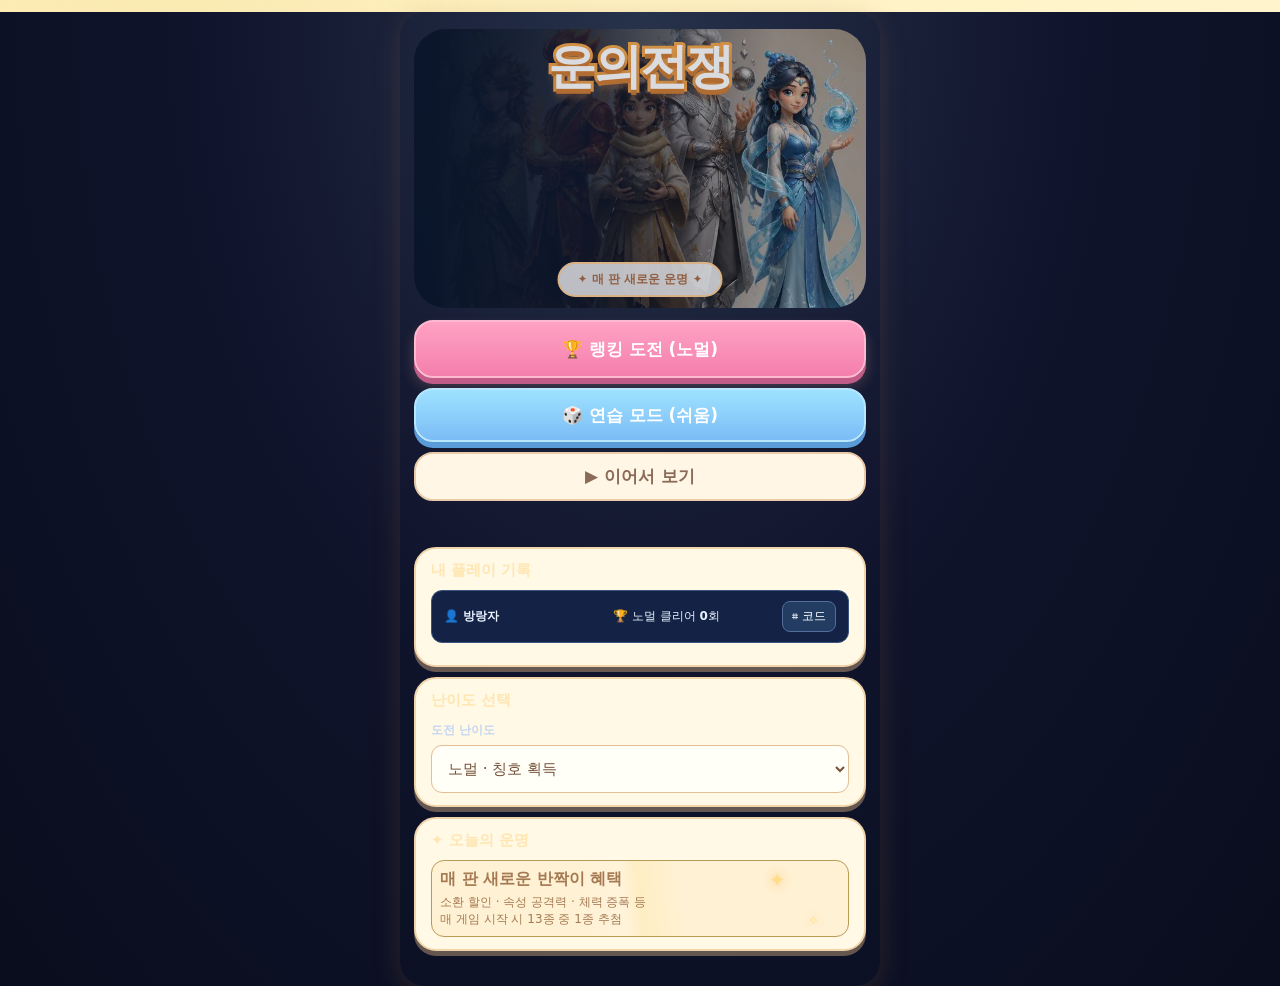
==== commit c6101a6d: "feat(ui): apply v1.5.8 skin and illustrated odds layout without gameplay rewrite" ====
--- a/index.html
+++ b/index.html
@@ -1,5 +1,5 @@
 <!doctype html>
-<html lang="ko"><head><meta charset="utf-8"><meta name="viewport" content="width=device-width,initial-scale=1,viewport-fit=cover"><meta name="theme-color" content="#090f22"><title>운의전쟁 v1.4 · 컴팩트 모바일</title>
+<html lang="ko"><head><meta charset="utf-8"><meta name="viewport" content="width=device-width,initial-scale=1,viewport-fit=cover"><meta name="theme-color" content="#090f22"><title>운의전쟁 v1.5.8 · UI 리뉴얼</title>
 <style>
 :root{--bg:#080e20;--card:#131e36;--line:#304362;--text:#eef5ff;--muted:#a3b6d6;--gold:#ffd77c}
 *{box-sizing:border-box}html{scroll-behavior:smooth}body{margin:0;color:var(--text);background:radial-gradient(ellipse at 45% -12%,#243e6b,#080e20 64%);font-family:system-ui,-apple-system,"Malgun Gothic",sans-serif;-webkit-tap-highlight-color:transparent}button,select{font:inherit}button{touch-action:manipulation}button:focus-visible,select:focus-visible{outline:3px solid #f5c46c;outline-offset:2px}
@@ -249,13 +249,13 @@
 #gameScreen .resonance-bar{margin:4px 5px 2px;padding:5px 9px}
 #gameScreen .resonance-bar b{font-size:10px}
 #gameScreen .resonance-bar small{font-size:9px}
-}</style><link rel="icon" href="./icon.svg" type="image/svg+xml"><link rel="manifest" href="./manifest.webmanifest"></head><body>
-<header><div><h1>⚔️ 운의전쟁 <small style="font-size:15px;color:#90c6ff">v1.4</small></h1><div class="subtitle">5속성 개별 강화 · 처치당 1원 · 60초 자동 웨이브 · 이메일 링크 계정 · 모바일</div></div><div class="header-tags"><span class="tag">8등급</span><span class="tag">1~16 순차 배치</span><span class="tag">최대 4배속</span><span class="tag">모바일 대응</span></div></header>
+}</style><link rel="icon" href="./icon.svg" type="image/svg+xml"><link rel="manifest" href="./manifest.webmanifest"><link rel="stylesheet" href="./ui-v1.5.8.css?v=158"></head><body>
+<header><div><h1>⚔️ 운의전쟁 <small style="font-size:15px;color:#90c6ff">v1.5.8</small></h1><div class="subtitle">5속성 개별 강화 · 처치당 1원 · 60초 자동 웨이브 · 이메일 링크 계정 · 모바일</div></div><div class="header-tags"><span class="tag">8등급</span><span class="tag">1~16 순차 배치</span><span class="tag">최대 4배속</span><span class="tag">모바일 대응</span></div></header>
 <nav class="topnav" aria-label="화면 이동"><button type="button" class="navitem active" id="navHome">⌂ 메인</button><button type="button" class="navitem" id="navGame">⚔ 게임</button><button type="button" class="navitem" id="navProfile">◉ 프로필</button><span class="navspacer"></span><button type="button" class="navitem loginNav" id="navLogin">⌗ 코드 계정</button></nav>
 <main id="homeScreen" class="screen home-layout"><section class="landing-hero"><div class="landing-cover" style="background-image:linear-gradient(90deg,#081429 4%,#081429d9 37%,#0814292b 80%),url('[data-uri]')"></div><div class="landing-body"><span class="microbadge">✦ FORTUNE WAR · SEASON 01</span><h2>나만의 5속성 군단으로<br><em>80웨이브를 돌파하라!</em></h2><p>매판 달라지는 운명과 8등급 영웅을 모아 80웨이브에 도전!</p><div class="landing-actions"><button class="btn primary startbig" id="homeStart">🏆 랭킹 도전 (노멀)</button><button class="btn outlined" id="homePractice">🎲 연습 모드 (쉬움)</button><button class="btn outlined" id="homeResume">▶ 이어서 보기</button></div><div class="rarity-preview" aria-label="8단계 희귀도"><b>등급 성장</b><div class="rarity-pills" id="rarityPills"></div></div><div class="landing-points"><span>🌊 물</span><span>🔥 불</span><span>❄️ 얼음</span><span>⚡ 번개</span><span>🍃 바람</span></div></div></section>
 <section class="landing-grid"><article class="portal-card"><h3>난이도 선택</h3><p>노멀 난이도 80웨이브를 클리어하면 전용 칭호를 획득합니다.</p><label for="homeDifficulty">도전 난이도</label><select id="homeDifficulty"><option value="easy">쉬움 · 입문</option><option value="normal" selected>노멀 · 칭호 획득</option><option value="hard">어려움 · 정예</option><option value="nightmare">악몽 · 숙련</option></select><div class="rewardhint">🪙 기본 1마리 = 1원 · 5W 네임드 +30원 · 10W 보스 +60원</div></article><article class="portal-card"><h3>내 플레이 기록</h3><div class="compact-player"><span>👤 <b id="homeCompactNickname">방랑자</b></span><span>🏆 노멀 클리어 <b id="homeCompactClears">0</b>회</span><button type="button" id="homeCodeBtn">⌗ 코드</button></div><div id="homeRecords" class="home-records"><span>플레이 0회</span><span>최고 웨이브 0</span><span>누적 처치 0</span></div><button class="btn outlined" id="homeProfile">프로필 보기</button></article><article class="portal-card"><h3>✦ 오늘의 운명</h3><div class="boon home-boon"><div class="boon-title">매 판 새로운 반짝이 혜택</div><div class="boon-desc">소환 할인 · 속성 공격력 · 체력 증폭 등<br>매 게임 시작 시 13종 중 1종 추첨</div><span class="twinkle">✦</span><span class="twinkle">✧</span></div><p class="portalfine">계정에 로그인하면 닉네임과 기록을 기기 간에 유지할 수 있습니다.</p></article></section></main>
 <main id="profileScreen" class="screen profile-layout hidden"><div class="profile-head"><div id="profileAvatar" class="profile-avatar">◉</div><div><p class="microbadge">PLAYER PROFILE</p><h2 id="profileName">방랑자</h2><div class="profile-email" id="profileEmail">이 기기에 저장 중</div></div></div><section class="profile-grid"><div class="portal-card"><h3>계정 정보</h3><label for="nickInput">닉네임 (계정별 자동 생성 · 변경 선택사항)</label><div class="profile-edit"><input id="nickInput" maxlength="16" placeholder="2~16자 닉네임" autocomplete="nickname"><button class="btn primary" id="nickSave">저장</button></div><p class="muted" id="profileModeNotice">이 기기의 로컬 프로필입니다.</p><button class="btn outlined" id="profileLogin">⌗ 코드 불러오기</button><button class="btn danger" id="signOut" style="display:none">로그아웃</button></div><div class="portal-card" id="codePortal"><h3>⌗ 코드로 내 기록 가져오기</h3><p class="muted">저장 코드를 복사해 다른 휴대폰에서 붙여넣으면 <b>닉네임·노멀 클리어 횟수·전투 기록</b>을 복원할 수 있습니다.</p><label for="profileCode">내 프로필 코드</label><textarea id="profileCode" rows="3" placeholder="내 기록 코드 생성 / 여기에 복원 코드 붙여넣기" spellcheck="false" autocapitalize="off"></textarea><div class="code-actions"><button class="btn primary" id="makeProfileCode">코드 생성·복사</button><button class="btn" id="importProfileCode">코드 적용</button></div><p id="codeMessage" class="muted" aria-live="polite">서버 계정 인증이 아닌 로컬 기록 백업입니다. 코드가 유출되면 누구나 내용을 복원하거나 조작할 수 있습니다.</p></div><div class="portal-card"><h3>전투 기록</h3><div class="profile-stats" id="profileStats"></div></div><div class="portal-card"><h3>보유 칭호</h3><div class="titlepill" id="profileTitle">🔒 노멀의 수호자</div><p class="muted">노멀 난이도에서 80웨이브 생존 시 획득합니다.</p></div><div class="portal-card"><h3>최근 전투</h3><div id="recentRuns" class="recent-runs">기록이 없습니다.</div></div></section></main>
-<div id="gameScreen" class="screen hidden"><div class="wrap"><div class="mobile-quick-head"><button type="button" class="mobile-menu-btn" id="quickMenu" aria-label="게임 메뉴 열기">☰</button><span class="menu-caption">⚔ 운의전쟁 · 8등급</span><button type="button" class="mobile-menu-btn" id="quickOdds" aria-label="소환 확률표 열기">ℹ 확률표</button></div><div class="stats">
+<div id="gameScreen" class="screen hidden"><div class="wrap"><div class="mobile-quick-head"><button type="button" class="mobile-menu-btn" id="quickMenu" aria-label="게임 메뉴 열기">☰</button><span class="menu-caption">⚔ 운의전쟁 · v1.5.8</span><button type="button" class="mobile-menu-btn" id="quickOdds" aria-label="소환 확률표 열기">ℹ 확률표</button></div><div class="stats">
 <div class="stat"><span>웨이브</span><strong id="wave">1 / 80</strong></div><div class="stat"><span>남은 시간</span><strong id="timerStat">60.0초</strong></div><div class="stat"><span>영압</span><strong id="gold">0</strong></div><div class="stat"><span>생명</span><strong id="life">20</strong></div><div class="stat"><span>처치</span><strong id="kills">0</strong></div><div class="stat"><span>남은 적</span><strong id="remaining">0</strong></div>
 </div><div class="layout"><div class="left">
 <section class="arena"><canvas id="game" width="720" height="720" aria-label="사각형 방어전 게임판. 4 곱하기 4의 칸을 터치해 영웅 소환 또는 선택"></canvas><div class="arena-top"><span class="pill" id="phase">● 시작 대기</span><span class="pill countdown" id="timerBadge">⏳ 60초</span><span class="pill" id="speedBadge">1배속</span></div>
@@ -279,7 +279,7 @@
 <div class="sheet-actions"><button id="sheetUpgrade" class="btn primary" type="button">속성 공격 강화</button><button id="sheetSell" class="btn danger" type="button">영웅 판매</button></div>
 </div></div>
 <div id="gameMenu" class="game-menu-overlay hidden" role="dialog" aria-modal="true" aria-label="게임 메뉴"><div class="game-menu-card"><div class="game-menu-top"><b>☰ 게임 메뉴</b><button id="closeGameMenu" type="button" aria-label="메뉴 닫기">✕</button></div><button class="btn primary" id="menuContinue">▶ 게임 계속</button><button class="btn gold" id="menuUpgrades">⚔ 속성 강화</button><button class="btn" id="menuPause">⏯ 일시정지 / 재개</button><button class="btn" id="menuOdds">ℹ 8등급 소환 확률표</button><button class="btn outlined" id="menuProfile">◉ 내 프로필</button><button class="btn danger" id="menuHome">⌂ 홈으로 이동</button></div></div>
-<div id="oddsModal" class="game-menu-overlay hidden" role="dialog" aria-modal="true" aria-label="영웅 뽑기 확률"><div class="game-menu-card"><div class="game-menu-top"><b>🎲 영웅 뽑기 확률</b><button id="closeOdds" type="button" aria-label="확률표 닫기">✕</button></div><div id="oddsRows" class="odds-rows"></div><p class="odds-note">표의 수치는 1웨이브 기준 기본 확률입니다. 후반 웨이브에는 등급 보정이 적용되어 실제 등장 확률이 달라집니다.</p><button class="btn primary" id="oddsBack">확인</button></div></div>
+<div id="oddsModal" class="game-menu-overlay hidden" role="dialog" aria-modal="true" aria-label="영웅 뽑기 확률"><div class="game-menu-card"><div class="game-menu-top"><b>영웅 뽑기 확률</b><button id="closeOdds" type="button" aria-label="확률표 닫기">✕</button></div><div id="oddsRows" class="odds-rows"></div><p class="odds-note">✦ 테두리는 속성에 관계없이 등급별로 동일합니다. 신화는 주황색, 태초는 금색, 창조는 보라색 테두리가 적용됩니다.<br>✦ 표의 수치는 1웨이브 기준 기본 확률입니다. 후반 웨이브에는 등급 보정이 적용되어 실제 등장 확률이 달라집니다.</p><button class="btn primary" id="oddsBack">확인</button></div></div>
 <div id="authModal" class="auth-backdrop hidden" role="dialog" aria-modal="true" aria-labelledby="authHeading"><div class="auth-card"><button id="authClose" class="auth-close" aria-label="닫기">×</button><span class="microbadge">MAGIC LINK SIGN IN</span><h2 id="authHeading">이메일 링크로 로그인</h2><p>이메일로 전송된 인증 링크를 누르면 계정이 연결됩니다. 닉네임은 자동 부여되며 이후에도 유지됩니다.</p><label for="emailInput">이메일 주소</label><input id="emailInput" type="email" autocomplete="email" placeholder="you@example.com"><button id="sendLink" class="btn primary auth-send">인증 링크 보내기</button><p id="authFeedback" role="status" class="muted"></p><p class="auth-footnote">로그인은 GitHub Pages 배포 및 Supabase 설정 후 활성화됩니다. 설정 전에도 게스트 플레이가 가능합니다.</p></div></div>
 <script src="./auth-config.js"></script>
 <script>
@@ -300,7 +300,7 @@
 const baseTierOdds=[43,28,15,8,4,1.5,.4,.1];
 function buildRarityUI(){
  const summary=document.getElementById('rarityPills');if(summary)summary.innerHTML=tierNames.map((n,i)=>`<span style="--tier:${tierColors[i]}">${n}</span>`).join('');
- const odds=document.getElementById('oddsRows');if(odds)odds.innerHTML=tierNames.map((n,i)=>`<div class="odds-row" style="--tier:${tierColors[i]}"><i class="odds-dot"></i><strong>${n}</strong><b>${baseTierOdds[i]}%</b></div>`).join('');
+ const odds=document.getElementById('oddsRows');if(odds)odds.innerHTML=tierNames.map((n,i)=>`<div class="odds-row" style="--tier:${['#a7a8b7','#34b669','#3988ec','#a05be4','#df3aaf','#ff8c36','#f2b737','#a360ef'][i]}"><div class="odds-tier"><span class="odds-gem">✦</span><strong>${n}</strong></div><div class="odds-chance"><b>${baseTierOdds[i]}%</b><small>속성별 ${+(baseTierOdds[i]/5).toFixed(3)}%</small></div><div class="odds-heroes">${keys.map(k=>`<div class="odds-portrait ${i===5?'myth':i===6?'origin':i===7?'creation':''}" title="${elements[k].name} · ${n}"><img src="${heroImageData[k]}" alt="${n} ${elements[k].name} 영웅"><span>${elements[k].icon}</span></div>`).join('')}</div><div class="odds-merging"><b>${i===7?'합성 불가':'합성 가능'}</b><small>판매 ${[3,6,12,25,50,100,200,400][i]}원</small></div></div>`).join('');
 }
 function toggleQuickMenu(open){document.getElementById('gameMenu').classList.toggle('hidden',!open)}
 function toggleOdds(open){document.getElementById('oddsModal').classList.toggle('hidden',!open)}
--- a/ui-v1.5.8.css
+++ b/ui-v1.5.8.css
@@ -0,0 +1,65 @@
+/* 운의전쟁 v1.5.8 — v1.5.7 visual-only fantasy UI skin.
+   Deliberately no battle, economy, wave, or unit logic overrides. */
+:root{--rpg-gold:#e5bb73;--rpg-cream:#fff7e9;--rpg-ink:#422b27;--rpg-purple:#6f3ca9}
+body{background:radial-gradient(ellipse at 50% 0%,#27324b,#10142c 48%,#090d1d);color:#f8e6ce}
+body:before{content:"";position:fixed;inset:0;pointer-events:none;z-index:-1;background:radial-gradient(circle at 15% 12%,#b79b4b19,transparent 26%),radial-gradient(circle at 85% 65%,#7a4dd022,transparent 30%)}
+header{border-bottom:1px solid #b9956044}
+header h1,.menu-caption{color:#ffe4a4!important;text-shadow:0 2px 9px #0008}
+.tag{background:linear-gradient(130deg,#2a2740,#171d36);border-color:#97754f;color:#f0d6af}
+.topnav{border-bottom:1px solid #b78d5d66;padding-bottom:10px}
+.navitem{background:linear-gradient(150deg,#2b2a46,#171b31);border:1px solid #947448;color:#f3ddbe;border-radius:12px;box-shadow:inset 0 1px #ffffff15,0 3px 8px #0004}
+.navitem.active{background:linear-gradient(120deg,#7554aa,#39295f)!important;border-color:#e8c886;color:#fff6e6;box-shadow:0 0 13px #c28eff48,inset 0 1px #fff7}
+.btn{border:1px solid #a3855e;background:linear-gradient(155deg,#433750,#232139);color:#fff1da;box-shadow:inset 0 1px #fff4,0 3px 10px #0004}
+.btn.primary{background:linear-gradient(140deg,#9767ce,#533081);border-color:#ebd1ff}
+.btn.gold{background:linear-gradient(140deg,#cf974b,#7a482a);border-color:#ffd994}
+.btn.teal{background:linear-gradient(130deg,#2c807e,#22545d);border-color:#96dcca}
+.panel,.stat,.arena,.underarena,.selected,.portal-card{background:linear-gradient(155deg,#252842f5,#151a2ff5);border-color:#8e704b;box-shadow:inset 0 1px #ffffff1a,0 9px 25px #0004}
+.panel h2{color:#ffdf9c}.muted,.section-note,.subtitle{color:#d2c1b3}
+#homeScreen .landing-hero{border:2px solid #cbaa6e;border-radius:24px;box-shadow:0 0 0 4px #7e573e55,0 20px 70px #0009}
+#homeScreen .landing-body h2{font-family:Georgia,'Malgun Gothic',serif;text-shadow:0 4px 18px #000b}
+#homeScreen .portal-card{border:1px solid #ad875e;border-radius:18px}
+#homeScreen .portal-card h3{color:#ffe6b2}
+#gameScreen .stats{gap:6px}
+#gameScreen .stat{border-radius:13px;background:linear-gradient(155deg,#302c41,#171a2f);border:1px solid #b08b56;min-height:52px}
+#gameScreen .stat span{color:#e9cda6}#gameScreen .stat strong{color:#fff5e6}
+#gameScreen .arena{border:3px solid #dfb77b!important;outline:2px solid #654726;outline-offset:-8px;border-radius:21px!important;box-shadow:inset 0 0 24px #fff6,0 8px 30px #090b20}
+#gameScreen .arena-top .pill{border:1px solid #c39b68;background:#1c1f35e8;color:#ffdfa5;box-shadow:0 4px 12px #0007}
+#gameScreen .timer-track{border:1px solid #986945;background:#181525}
+#gameScreen #timerBar{background:linear-gradient(90deg,#7cd4ff,#a783f2,#fdd68a)}
+#gameScreen .resonance-bar{background:linear-gradient(135deg,#fff9e9,#f1dec6)!important;color:#5f3d28!important;border:2px solid #d8ac70!important;box-shadow:0 3px 12px #0003}
+#gameScreen .resonance-bar b{color:#6a3c30}
+#gameScreen .mobile-power,#gameScreen .compact-selected{border:1px solid #bb985d!important;box-shadow:0 3px 12px #0004}
+#gameScreen .underarena{font-size:11px;line-height:1.5;padding:7px 11px}
+#gameScreen .mobile-quick-head{border:1px solid #b99059;border-radius:13px;background:linear-gradient(110deg,#26253e,#171b32);box-shadow:0 3px 9px #0005}
+#gameScreen .mobile-menu-btn{border-color:#c19c6c;color:#ffeac0}
+#mobileGamebar{background:linear-gradient(180deg,#302640ef,#121525f9)!important;border-top:2px solid #d6a95d!important;box-shadow:0 -8px 24px #0008}
+#mobileGamebar .btn{border-radius:13px}
+#gameMenu .game-menu-card,#upgradePopup .compact-popup-inner,.unit-sheet{border:2px solid #c7a16e;background:linear-gradient(140deg,#312947,#171b2e);box-shadow:0 20px 70px #000b}
+#gameMenu .game-menu-top{color:#ffe0a6}
+#oddsModal{padding:12px;align-items:center;overflow-y:auto;background:#070819e5;backdrop-filter:blur(9px);z-index:60}
+#oddsModal .game-menu-card{width:min(900px,100%);max-height:min(95dvh,1160px);overflow-y:auto;gap:10px;border:5px double #d2a65f;border-radius:29px;padding:clamp(11px,2.6vw,26px);background:radial-gradient(ellipse at 50% -5%,#fffefc,#fff7e9 50%,#f3dfc6 100%);box-shadow:0 0 0 3px #66472b,0 0 0 6px #e3c18c,0 30px 80px #000c;color:#4a2d20}
+#oddsModal .game-menu-top{position:relative;justify-content:center;min-height:75px;border-bottom:2px solid #d9b78a;color:#4e2f1f}
+#oddsModal .game-menu-top b{font-family:Georgia,'Malgun Gothic',serif;font-size:clamp(23px,4vw,40px);letter-spacing:-1px;text-shadow:0 2px #fff}
+#oddsModal .game-menu-top b:before,#oddsModal .game-menu-top b:after{content:'✦';color:#bd8534;margin:0 10px;font-size:.65em}
+#oddsModal #closeOdds{position:absolute;right:0;top:0;width:42px;height:42px;background:linear-gradient(#353854,#171b2f);border:2px solid #e2bd7f;border-radius:12px;color:white;font-size:21px}
+#oddsModal .odds-rows{display:grid;gap:0}
+#oddsModal .odds-row{display:grid;grid-template-columns:minmax(98px,1.3fr) minmax(75px,.8fr) minmax(180px,4.8fr) minmax(82px,1.12fr);gap:clamp(5px,1vw,12px);align-items:center;border:0;border-bottom:1px solid #ddc7a9;background:transparent;border-radius:0;padding:clamp(8px,1.1vw,12px) 3px;color:#40271b}
+#oddsModal .odds-tier{display:flex;align-items:center;gap:6px;min-width:0}
+#oddsModal .odds-gem{width:clamp(24px,4vw,40px);height:clamp(24px,4vw,40px);display:grid;place-items:center;flex:none;background:linear-gradient(135deg,#fff9,transparent 40%),var(--tier);border:3px ridge #fff8;border-radius:7px;box-shadow:0 2px 8px #5539;transform:rotate(45deg);color:white;font-size:20px}
+#oddsModal .odds-tier strong{color:white!important;font-size:clamp(12px,1.8vw,19px);white-space:nowrap;padding:7px 8px;margin-left:4px;border-radius:5px 17px 17px 5px;background:linear-gradient(140deg,#ffffff45,transparent 45%),var(--tier);box-shadow:inset 0 0 0 2px #fff8,0 3px 5px #5535;text-shadow:0 1px 2px #362131}
+#oddsModal .odds-chance b{display:block;font-size:clamp(18px,3vw,32px);line-height:1.1;color:#48291c;font-weight:900;font-variant-numeric:tabular-nums}
+#oddsModal .odds-chance small{display:block;margin-top:3px;font-size:clamp(9px,1.3vw,14px);color:#5b3a29;white-space:nowrap}
+#oddsModal .odds-heroes{display:grid;grid-template-columns:repeat(5,minmax(0,1fr));gap:clamp(2px,.6vw,8px);min-width:0}
+#oddsModal .odds-portrait{position:relative;aspect-ratio:1;min-width:0;border:3px solid var(--tier);border-radius:11px;overflow:hidden;background:var(--tier);box-shadow:0 3px 5px #0005,inset 0 0 0 2px #fff8}
+#oddsModal .odds-portrait img{display:block;width:100%;height:100%;object-fit:cover;object-position:center 25%}
+#oddsModal .odds-portrait span{position:absolute;left:1px;top:1px;font-size:clamp(9px,1.5vw,16px);filter:drop-shadow(0 1px 3px #000)}
+#oddsModal .odds-portrait.myth{border-color:#ff873c;box-shadow:0 0 0 2px #ffc473,0 0 13px #ff884599}
+#oddsModal .odds-portrait.origin{border-color:#ffd148;box-shadow:0 0 0 2px #ffefa0,0 0 13px #e7a63b99}
+#oddsModal .odds-portrait.creation{border-color:#b268ff;box-shadow:0 0 0 2px #e5b0ff,0 0 15px #bc55f9cc}
+#oddsModal .odds-merging{background:#fff9f0aa;border:1px solid #e7d0b2;border-radius:12px;text-align:center;padding:7px 2px;display:grid;gap:3px}
+#oddsModal .odds-merging b{font-size:clamp(10px,1.7vw,17px);color:#422719}
+#oddsModal .odds-merging small{font-size:clamp(10px,1.5vw,14px);white-space:nowrap;color:#543b30}
+#oddsModal .odds-note{color:#604732;font-size:clamp(11px,1.5vw,14px);line-height:1.5;border-top:1px solid #d1ad7a;padding-top:12px}
+#oddsModal #oddsBack{border-color:#caa168;background:linear-gradient(135deg,#9d6a38,#56351d);color:#fff3da}
+@media(max-width:800px){body.focus-game #gameScreen .wrap{max-width:520px!important}#gameScreen .stat{min-height:46px}#gameScreen .arena{border-radius:18px!important}#gameScreen .mobile-quick-head{margin:2px 4px 7px;padding:5px}}
+@media(max-width:540px){#oddsModal{padding:5px}#oddsModal .game-menu-card{max-height:96dvh;padding:9px 7px;border-radius:17px}#oddsModal .game-menu-top{min-height:55px}#oddsModal .game-menu-top b{font-size:22px}#oddsModal .game-menu-top b:before,#oddsModal .game-menu-top b:after{margin:0 3px}#oddsModal #closeOdds{width:33px;height:33px;font-size:16px}#oddsModal .odds-row{grid-template-columns:minmax(64px,1.25fr) minmax(47px,.78fr) minmax(133px,3.15fr) minmax(55px,1fr);gap:3px;padding:8px 1px}#oddsModal .odds-gem{width:20px;height:20px;border-width:2px;border-radius:3px;font-size:11px}#oddsModal .odds-tier{gap:1px}#oddsModal .odds-tier strong{font-size:10px;padding:5px 3px;margin-left:1px}#oddsModal .odds-chance b{font-size:17px}#oddsModal .odds-chance small{font-size:9px}#oddsModal .odds-heroes{gap:2px}#oddsModal .odds-portrait{border-width:2px;border-radius:5px}#oddsModal .odds-portrait span{font-size:8px}#oddsModal .odds-merging{gap:1px;padding:4px 0;border-radius:5px}#oddsModal .odds-merging b,#oddsModal .odds-merging small{font-size:9px}}
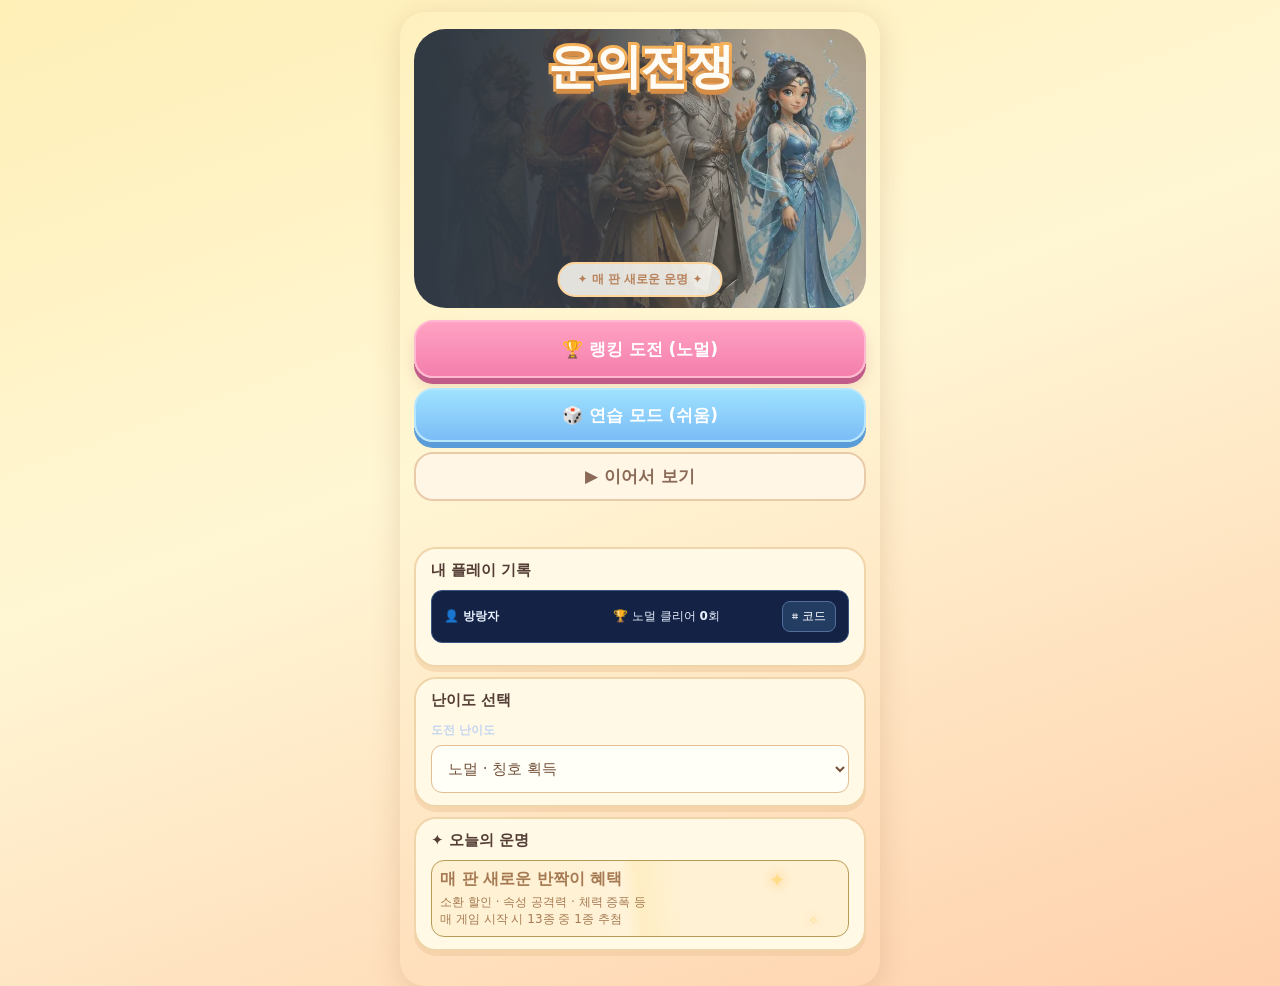
==== commit 2400005c: "fix: restore root game, UI work belongs in preview/v1.5.5" ====
--- a/index.html
+++ b/index.html
@@ -1,5 +1,5 @@
 <!doctype html>
-<html lang="ko"><head><meta charset="utf-8"><meta name="viewport" content="width=device-width,initial-scale=1,viewport-fit=cover"><meta name="theme-color" content="#090f22"><title>운의전쟁 v1.5.8 · UI 리뉴얼</title>
+<html lang="ko"><head><meta charset="utf-8"><meta name="viewport" content="width=device-width,initial-scale=1,viewport-fit=cover"><meta name="theme-color" content="#090f22"><title>운의전쟁 v1.4 · 컴팩트 모바일</title>
 <style>
 :root{--bg:#080e20;--card:#131e36;--line:#304362;--text:#eef5ff;--muted:#a3b6d6;--gold:#ffd77c}
 *{box-sizing:border-box}html{scroll-behavior:smooth}body{margin:0;color:var(--text);background:radial-gradient(ellipse at 45% -12%,#243e6b,#080e20 64%);font-family:system-ui,-apple-system,"Malgun Gothic",sans-serif;-webkit-tap-highlight-color:transparent}button,select{font:inherit}button{touch-action:manipulation}button:focus-visible,select:focus-visible{outline:3px solid #f5c46c;outline-offset:2px}
@@ -249,13 +249,13 @@
 #gameScreen .resonance-bar{margin:4px 5px 2px;padding:5px 9px}
 #gameScreen .resonance-bar b{font-size:10px}
 #gameScreen .resonance-bar small{font-size:9px}
-}</style><link rel="icon" href="./icon.svg" type="image/svg+xml"><link rel="manifest" href="./manifest.webmanifest"><link rel="stylesheet" href="./ui-v1.5.8.css?v=158"></head><body>
-<header><div><h1>⚔️ 운의전쟁 <small style="font-size:15px;color:#90c6ff">v1.5.8</small></h1><div class="subtitle">5속성 개별 강화 · 처치당 1원 · 60초 자동 웨이브 · 이메일 링크 계정 · 모바일</div></div><div class="header-tags"><span class="tag">8등급</span><span class="tag">1~16 순차 배치</span><span class="tag">최대 4배속</span><span class="tag">모바일 대응</span></div></header>
+}</style><link rel="icon" href="./icon.svg" type="image/svg+xml"><link rel="manifest" href="./manifest.webmanifest"></head><body>
+<header><div><h1>⚔️ 운의전쟁 <small style="font-size:15px;color:#90c6ff">v1.4</small></h1><div class="subtitle">5속성 개별 강화 · 처치당 1원 · 60초 자동 웨이브 · 이메일 링크 계정 · 모바일</div></div><div class="header-tags"><span class="tag">8등급</span><span class="tag">1~16 순차 배치</span><span class="tag">최대 4배속</span><span class="tag">모바일 대응</span></div></header>
 <nav class="topnav" aria-label="화면 이동"><button type="button" class="navitem active" id="navHome">⌂ 메인</button><button type="button" class="navitem" id="navGame">⚔ 게임</button><button type="button" class="navitem" id="navProfile">◉ 프로필</button><span class="navspacer"></span><button type="button" class="navitem loginNav" id="navLogin">⌗ 코드 계정</button></nav>
 <main id="homeScreen" class="screen home-layout"><section class="landing-hero"><div class="landing-cover" style="background-image:linear-gradient(90deg,#081429 4%,#081429d9 37%,#0814292b 80%),url('[data-uri]')"></div><div class="landing-body"><span class="microbadge">✦ FORTUNE WAR · SEASON 01</span><h2>나만의 5속성 군단으로<br><em>80웨이브를 돌파하라!</em></h2><p>매판 달라지는 운명과 8등급 영웅을 모아 80웨이브에 도전!</p><div class="landing-actions"><button class="btn primary startbig" id="homeStart">🏆 랭킹 도전 (노멀)</button><button class="btn outlined" id="homePractice">🎲 연습 모드 (쉬움)</button><button class="btn outlined" id="homeResume">▶ 이어서 보기</button></div><div class="rarity-preview" aria-label="8단계 희귀도"><b>등급 성장</b><div class="rarity-pills" id="rarityPills"></div></div><div class="landing-points"><span>🌊 물</span><span>🔥 불</span><span>❄️ 얼음</span><span>⚡ 번개</span><span>🍃 바람</span></div></div></section>
 <section class="landing-grid"><article class="portal-card"><h3>난이도 선택</h3><p>노멀 난이도 80웨이브를 클리어하면 전용 칭호를 획득합니다.</p><label for="homeDifficulty">도전 난이도</label><select id="homeDifficulty"><option value="easy">쉬움 · 입문</option><option value="normal" selected>노멀 · 칭호 획득</option><option value="hard">어려움 · 정예</option><option value="nightmare">악몽 · 숙련</option></select><div class="rewardhint">🪙 기본 1마리 = 1원 · 5W 네임드 +30원 · 10W 보스 +60원</div></article><article class="portal-card"><h3>내 플레이 기록</h3><div class="compact-player"><span>👤 <b id="homeCompactNickname">방랑자</b></span><span>🏆 노멀 클리어 <b id="homeCompactClears">0</b>회</span><button type="button" id="homeCodeBtn">⌗ 코드</button></div><div id="homeRecords" class="home-records"><span>플레이 0회</span><span>최고 웨이브 0</span><span>누적 처치 0</span></div><button class="btn outlined" id="homeProfile">프로필 보기</button></article><article class="portal-card"><h3>✦ 오늘의 운명</h3><div class="boon home-boon"><div class="boon-title">매 판 새로운 반짝이 혜택</div><div class="boon-desc">소환 할인 · 속성 공격력 · 체력 증폭 등<br>매 게임 시작 시 13종 중 1종 추첨</div><span class="twinkle">✦</span><span class="twinkle">✧</span></div><p class="portalfine">계정에 로그인하면 닉네임과 기록을 기기 간에 유지할 수 있습니다.</p></article></section></main>
 <main id="profileScreen" class="screen profile-layout hidden"><div class="profile-head"><div id="profileAvatar" class="profile-avatar">◉</div><div><p class="microbadge">PLAYER PROFILE</p><h2 id="profileName">방랑자</h2><div class="profile-email" id="profileEmail">이 기기에 저장 중</div></div></div><section class="profile-grid"><div class="portal-card"><h3>계정 정보</h3><label for="nickInput">닉네임 (계정별 자동 생성 · 변경 선택사항)</label><div class="profile-edit"><input id="nickInput" maxlength="16" placeholder="2~16자 닉네임" autocomplete="nickname"><button class="btn primary" id="nickSave">저장</button></div><p class="muted" id="profileModeNotice">이 기기의 로컬 프로필입니다.</p><button class="btn outlined" id="profileLogin">⌗ 코드 불러오기</button><button class="btn danger" id="signOut" style="display:none">로그아웃</button></div><div class="portal-card" id="codePortal"><h3>⌗ 코드로 내 기록 가져오기</h3><p class="muted">저장 코드를 복사해 다른 휴대폰에서 붙여넣으면 <b>닉네임·노멀 클리어 횟수·전투 기록</b>을 복원할 수 있습니다.</p><label for="profileCode">내 프로필 코드</label><textarea id="profileCode" rows="3" placeholder="내 기록 코드 생성 / 여기에 복원 코드 붙여넣기" spellcheck="false" autocapitalize="off"></textarea><div class="code-actions"><button class="btn primary" id="makeProfileCode">코드 생성·복사</button><button class="btn" id="importProfileCode">코드 적용</button></div><p id="codeMessage" class="muted" aria-live="polite">서버 계정 인증이 아닌 로컬 기록 백업입니다. 코드가 유출되면 누구나 내용을 복원하거나 조작할 수 있습니다.</p></div><div class="portal-card"><h3>전투 기록</h3><div class="profile-stats" id="profileStats"></div></div><div class="portal-card"><h3>보유 칭호</h3><div class="titlepill" id="profileTitle">🔒 노멀의 수호자</div><p class="muted">노멀 난이도에서 80웨이브 생존 시 획득합니다.</p></div><div class="portal-card"><h3>최근 전투</h3><div id="recentRuns" class="recent-runs">기록이 없습니다.</div></div></section></main>
-<div id="gameScreen" class="screen hidden"><div class="wrap"><div class="mobile-quick-head"><button type="button" class="mobile-menu-btn" id="quickMenu" aria-label="게임 메뉴 열기">☰</button><span class="menu-caption">⚔ 운의전쟁 · v1.5.8</span><button type="button" class="mobile-menu-btn" id="quickOdds" aria-label="소환 확률표 열기">ℹ 확률표</button></div><div class="stats">
+<div id="gameScreen" class="screen hidden"><div class="wrap"><div class="mobile-quick-head"><button type="button" class="mobile-menu-btn" id="quickMenu" aria-label="게임 메뉴 열기">☰</button><span class="menu-caption">⚔ 운의전쟁 · 8등급</span><button type="button" class="mobile-menu-btn" id="quickOdds" aria-label="소환 확률표 열기">ℹ 확률표</button></div><div class="stats">
 <div class="stat"><span>웨이브</span><strong id="wave">1 / 80</strong></div><div class="stat"><span>남은 시간</span><strong id="timerStat">60.0초</strong></div><div class="stat"><span>영압</span><strong id="gold">0</strong></div><div class="stat"><span>생명</span><strong id="life">20</strong></div><div class="stat"><span>처치</span><strong id="kills">0</strong></div><div class="stat"><span>남은 적</span><strong id="remaining">0</strong></div>
 </div><div class="layout"><div class="left">
 <section class="arena"><canvas id="game" width="720" height="720" aria-label="사각형 방어전 게임판. 4 곱하기 4의 칸을 터치해 영웅 소환 또는 선택"></canvas><div class="arena-top"><span class="pill" id="phase">● 시작 대기</span><span class="pill countdown" id="timerBadge">⏳ 60초</span><span class="pill" id="speedBadge">1배속</span></div>
@@ -279,7 +279,7 @@
 <div class="sheet-actions"><button id="sheetUpgrade" class="btn primary" type="button">속성 공격 강화</button><button id="sheetSell" class="btn danger" type="button">영웅 판매</button></div>
 </div></div>
 <div id="gameMenu" class="game-menu-overlay hidden" role="dialog" aria-modal="true" aria-label="게임 메뉴"><div class="game-menu-card"><div class="game-menu-top"><b>☰ 게임 메뉴</b><button id="closeGameMenu" type="button" aria-label="메뉴 닫기">✕</button></div><button class="btn primary" id="menuContinue">▶ 게임 계속</button><button class="btn gold" id="menuUpgrades">⚔ 속성 강화</button><button class="btn" id="menuPause">⏯ 일시정지 / 재개</button><button class="btn" id="menuOdds">ℹ 8등급 소환 확률표</button><button class="btn outlined" id="menuProfile">◉ 내 프로필</button><button class="btn danger" id="menuHome">⌂ 홈으로 이동</button></div></div>
-<div id="oddsModal" class="game-menu-overlay hidden" role="dialog" aria-modal="true" aria-label="영웅 뽑기 확률"><div class="game-menu-card"><div class="game-menu-top"><b>영웅 뽑기 확률</b><button id="closeOdds" type="button" aria-label="확률표 닫기">✕</button></div><div id="oddsRows" class="odds-rows"></div><p class="odds-note">✦ 테두리는 속성에 관계없이 등급별로 동일합니다. 신화는 주황색, 태초는 금색, 창조는 보라색 테두리가 적용됩니다.<br>✦ 표의 수치는 1웨이브 기준 기본 확률입니다. 후반 웨이브에는 등급 보정이 적용되어 실제 등장 확률이 달라집니다.</p><button class="btn primary" id="oddsBack">확인</button></div></div>
+<div id="oddsModal" class="game-menu-overlay hidden" role="dialog" aria-modal="true" aria-label="영웅 뽑기 확률"><div class="game-menu-card"><div class="game-menu-top"><b>🎲 영웅 뽑기 확률</b><button id="closeOdds" type="button" aria-label="확률표 닫기">✕</button></div><div id="oddsRows" class="odds-rows"></div><p class="odds-note">표의 수치는 1웨이브 기준 기본 확률입니다. 후반 웨이브에는 등급 보정이 적용되어 실제 등장 확률이 달라집니다.</p><button class="btn primary" id="oddsBack">확인</button></div></div>
 <div id="authModal" class="auth-backdrop hidden" role="dialog" aria-modal="true" aria-labelledby="authHeading"><div class="auth-card"><button id="authClose" class="auth-close" aria-label="닫기">×</button><span class="microbadge">MAGIC LINK SIGN IN</span><h2 id="authHeading">이메일 링크로 로그인</h2><p>이메일로 전송된 인증 링크를 누르면 계정이 연결됩니다. 닉네임은 자동 부여되며 이후에도 유지됩니다.</p><label for="emailInput">이메일 주소</label><input id="emailInput" type="email" autocomplete="email" placeholder="you@example.com"><button id="sendLink" class="btn primary auth-send">인증 링크 보내기</button><p id="authFeedback" role="status" class="muted"></p><p class="auth-footnote">로그인은 GitHub Pages 배포 및 Supabase 설정 후 활성화됩니다. 설정 전에도 게스트 플레이가 가능합니다.</p></div></div>
 <script src="./auth-config.js"></script>
 <script>
@@ -300,7 +300,7 @@
 const baseTierOdds=[43,28,15,8,4,1.5,.4,.1];
 function buildRarityUI(){
  const summary=document.getElementById('rarityPills');if(summary)summary.innerHTML=tierNames.map((n,i)=>`<span style="--tier:${tierColors[i]}">${n}</span>`).join('');
- const odds=document.getElementById('oddsRows');if(odds)odds.innerHTML=tierNames.map((n,i)=>`<div class="odds-row" style="--tier:${['#a7a8b7','#34b669','#3988ec','#a05be4','#df3aaf','#ff8c36','#f2b737','#a360ef'][i]}"><div class="odds-tier"><span class="odds-gem">✦</span><strong>${n}</strong></div><div class="odds-chance"><b>${baseTierOdds[i]}%</b><small>속성별 ${+(baseTierOdds[i]/5).toFixed(3)}%</small></div><div class="odds-heroes">${keys.map(k=>`<div class="odds-portrait ${i===5?'myth':i===6?'origin':i===7?'creation':''}" title="${elements[k].name} · ${n}"><img src="${heroImageData[k]}" alt="${n} ${elements[k].name} 영웅"><span>${elements[k].icon}</span></div>`).join('')}</div><div class="odds-merging"><b>${i===7?'합성 불가':'합성 가능'}</b><small>판매 ${[3,6,12,25,50,100,200,400][i]}원</small></div></div>`).join('');
+ const odds=document.getElementById('oddsRows');if(odds)odds.innerHTML=tierNames.map((n,i)=>`<div class="odds-row" style="--tier:${tierColors[i]}"><i class="odds-dot"></i><strong>${n}</strong><b>${baseTierOdds[i]}%</b></div>`).join('');
 }
 function toggleQuickMenu(open){document.getElementById('gameMenu').classList.toggle('hidden',!open)}
 function toggleOdds(open){document.getElementById('oddsModal').classList.toggle('hidden',!open)}
